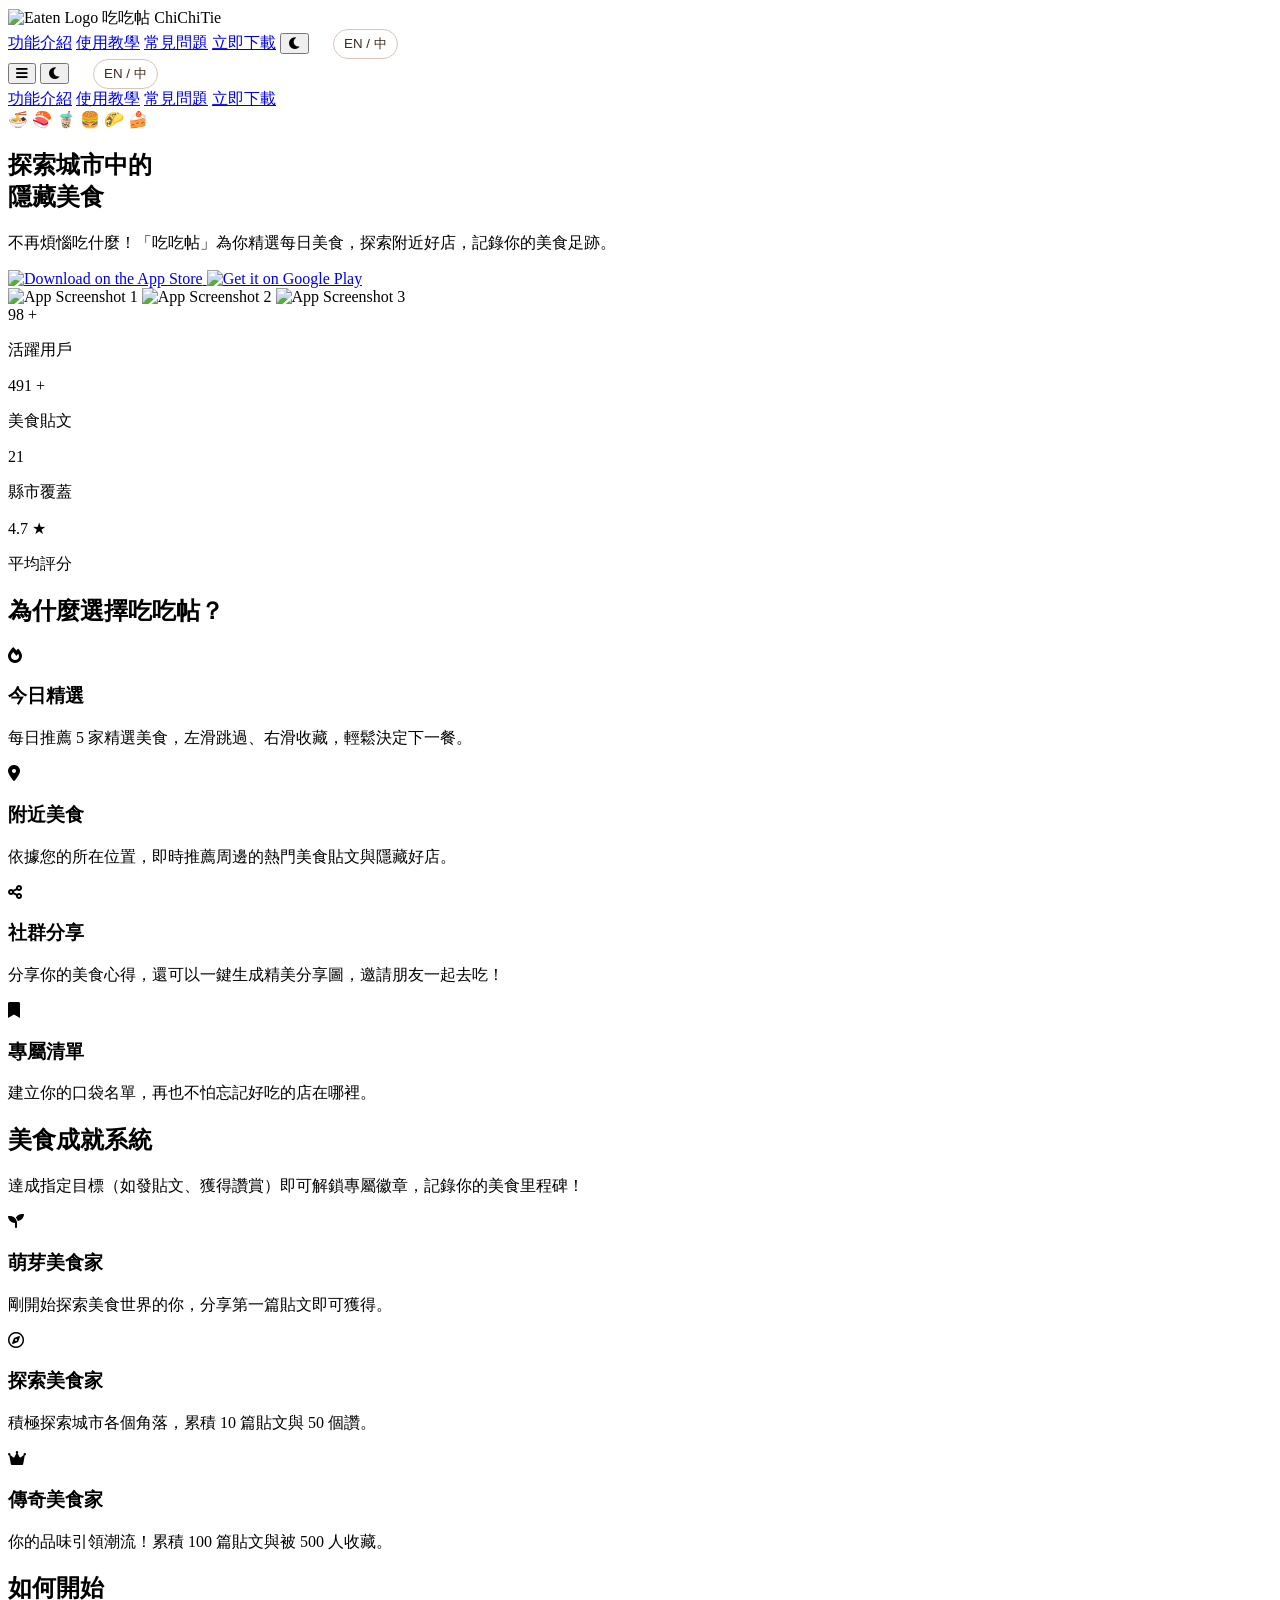
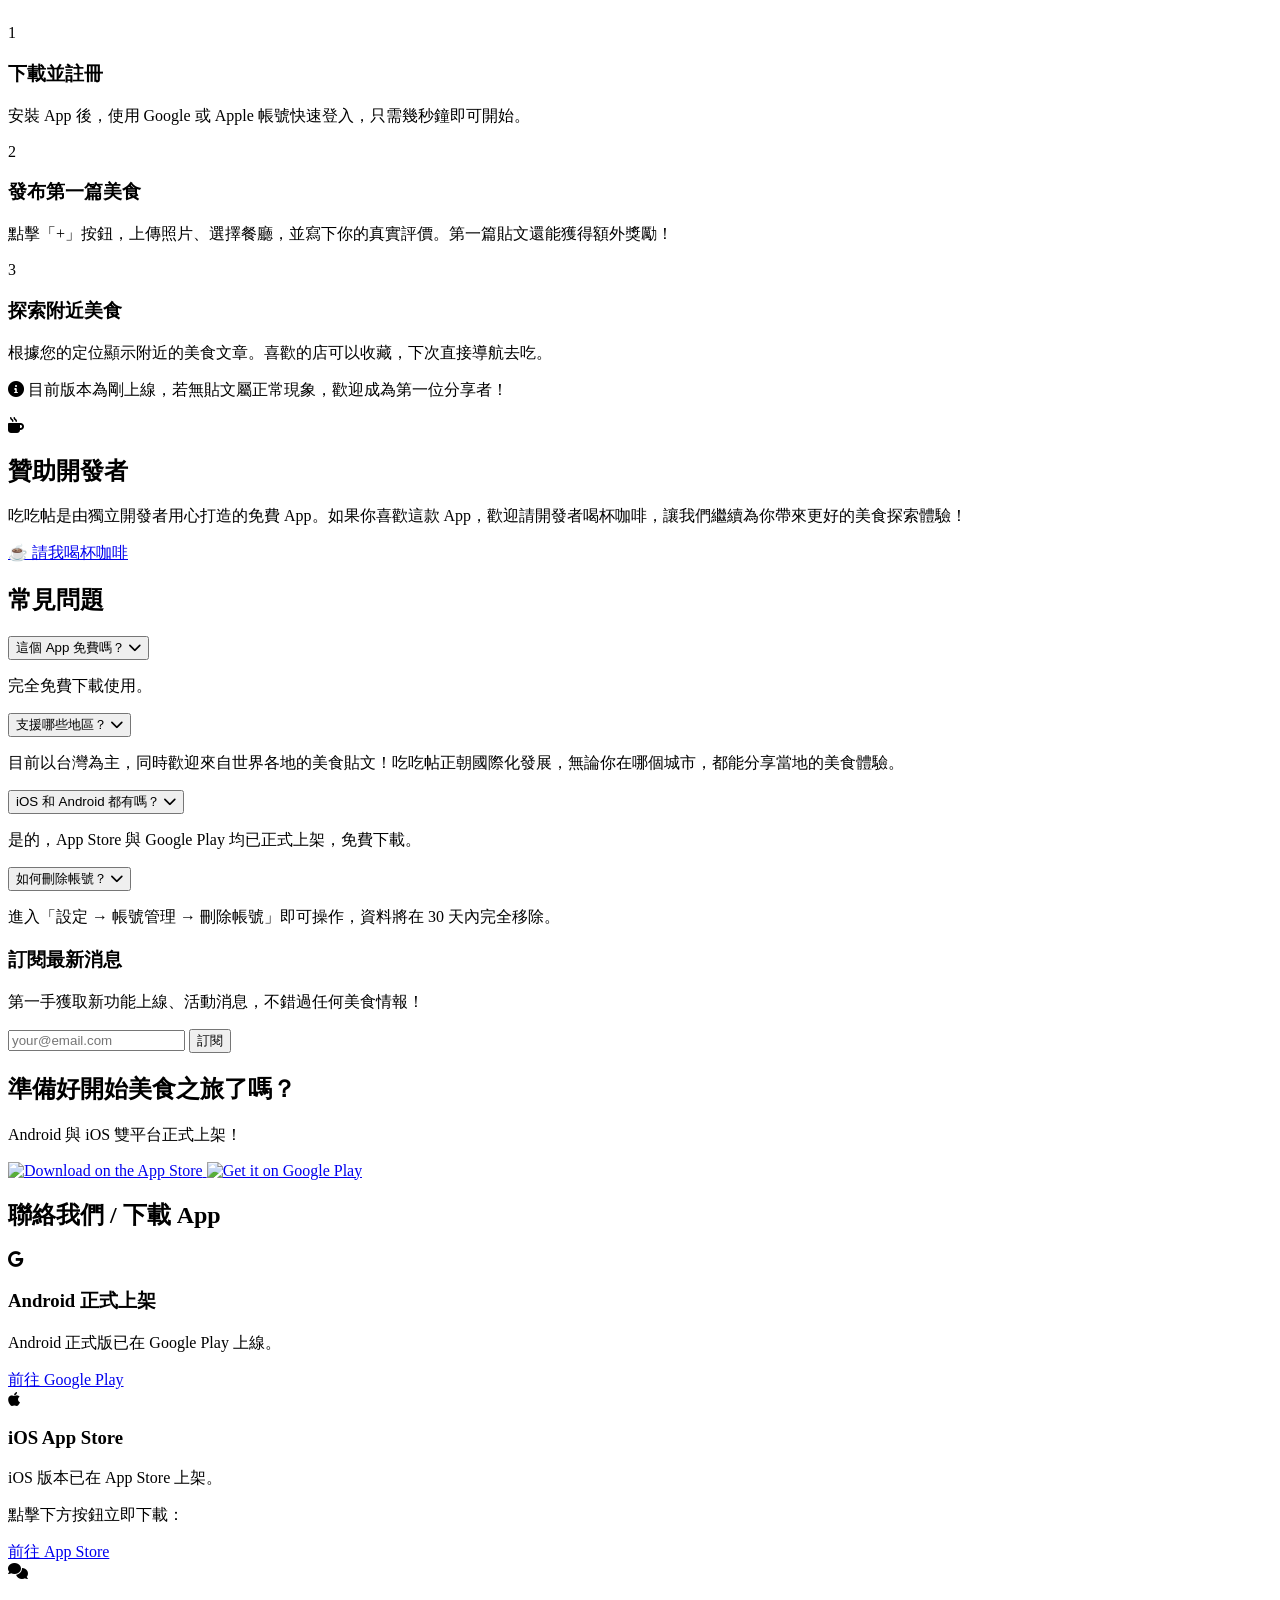
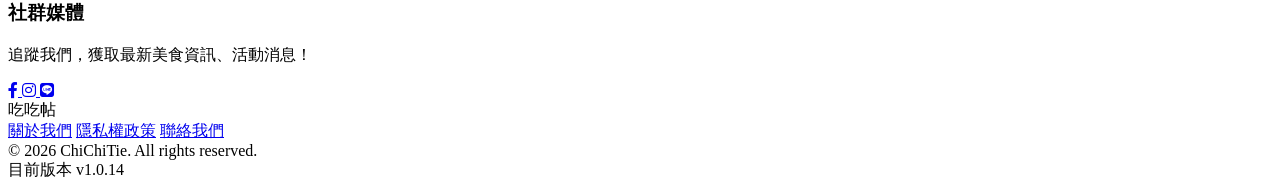
==== eaten/index.html @ d4bb2e34 "Create index.html" ====
<!DOCTYPE html>
<html lang="zh-Hant">

<head>
    <meta charset="UTF-8">
    <meta name="viewport" content="width=device-width, initial-scale=1.0">
    <title data-i18n="page_title">吃吃帖 Eaten - 你的美食地圖</title>
    <link rel="icon" type="image/png" href="assets/app_icon.png">
    <link rel="stylesheet" href="styles.css">
    <link
        href="https://fonts.googleapis.com/css2?family=Noto+Sans+TC:wght@400;500;700&family=Inter:wght@400;500;700;900&display=swap"
        rel="stylesheet">
    <link rel="stylesheet" href="https://cdnjs.cloudflare.com/ajax/libs/font-awesome/6.0.0/css/all.min.css">
    <script async src="https://pagead2.googlesyndication.com/pagead/js/adsbygoogle.js?client=ca-pub-6006600875700960"
        crossorigin="anonymous"></script>

    <!-- SEO Meta Tags -->
    <meta name="description" content="不再煩惱吃什麼！「吃吃帖」為你精選每日美食，探索附近好店，記錄你的美食足跡。立即下載 iOS 與 Android App。">
    <meta name="keywords" content="美食地圖, 餐廳推薦, 隱藏美食, 吃吃帖, Eaten, ChiChiTie, 台灣美食, 美食日記, Foodie Map">
    <meta name="author" content="ChiChiTie Team">
    <link rel="canonical" href="https://kao273183.github.io/Eaten/">

    <!-- Open Graph / Facebook -->
    <meta property="og:type" content="website">
    <meta property="og:url" content="https://kao273183.github.io/Eaten/">
    <meta property="og:title" content="吃吃帖 Eaten - 你的美食地圖">
    <meta property="og:description" content="不再煩惱吃什麼！「吃吃帖」為你精選每日美食，探索附近好店，記錄你的美食足跡。">
    <meta property="og:image" content="https://kao273183.github.io/Eaten/assets/app_icon.png">

    <!-- Twitter -->
    <meta property="twitter:card" content="summary">
    <meta property="twitter:url" content="https://kao273183.github.io/Eaten/">
    <meta property="twitter:title" content="吃吃帖 Eaten - 你的美食地圖">
    <meta property="twitter:description" content="不再煩惱吃什麼！「吃吃帖」為你精選每日美食，探索附近好店，記錄你的美食足跡。">
    <meta property="twitter:image" content="https://kao273183.github.io/Eaten/assets/app_icon.png">

    <!-- Structured Data (JSON-LD) -->
    <script type="application/ld+json">
    {
      "@context": "https://schema.org",
      "@type": "SoftwareApplication",
      "name": "吃吃帖 Eaten",
      "operatingSystem": "iOS, Android",
      "applicationCategory": "Food & DrinkApplication",
      "image": "https://kao273183.github.io/Eaten/assets/app_icon.png",
      "offers": {
        "@type": "Offer",
        "price": "0",
        "priceCurrency": "TWD"
      },
      "downloadUrl": "https://apps.apple.com/tw/app/%E5%90%83%E5%90%83%E5%B8%96/id6758126443",
      "featureList": "每日精選美食, 附近好店推薦, 美食足跡記錄, 社群分享",
      "author": {
          "@type": "Organization",
          "name": "ChiChiTie Team"
      }
    }
    </script>
    <style>
        .lang-switch {
            margin-left: 20px;
            cursor: pointer;
            font-weight: 500;
            color: var(--text-color, #3D2B1F);
            border: 1px solid #d9c5b8;
            padding: 5px 10px;
            border-radius: 20px;
            transition: all 0.3s ease;
            background: transparent;
        }

        .lang-switch:hover {
            background-color: #F9F2EA;
            color: #E8695A;
            border-color: #E8695A;
        }

        [data-theme="dark"] .lang-switch {
            border-color: rgba(255,255,255,0.15);
        }

        [data-theme="dark"] .lang-switch:hover {
            background-color: #2A201B;
            border-color: #E8695A;
        }
    </style>
</head>

<body>
    <header>
        <div class="container">
            <nav>
                <div class="logo">
                    <img src="assets/app_icon.png" alt="Eaten Logo"> <span data-i18n="app_name">吃吃帖</span>
                </div>
                <div class="nav-links">
                    <a href="#features" data-i18n="nav_features">功能介紹</a>
                    <a href="#guide" data-i18n="nav_guide">使用教學</a>
                    <a href="#faq" data-i18n="nav_faq">常見問題</a>
                    <a href="#download" class="btn-primary" data-i18n="nav_download">立即下載</a>
                    <button id="themeToggle" class="theme-toggle" aria-label="Toggle dark mode">
                        <i class="fa-solid fa-moon"></i>
                    </button>
                    <button id="langToggle" class="lang-switch" data-lang-toggle>EN / 中</button>
                </div>
                <div class="nav-mobile-lang">
                    <button class="hamburger" id="hamburger" aria-label="開啟選單" aria-expanded="false">
                        <i class="fa-solid fa-bars"></i>
                    </button>
                    <button id="themeToggleMobile" class="theme-toggle" aria-label="Toggle dark mode">
                        <i class="fa-solid fa-moon"></i>
                    </button>
                    <button class="lang-switch mobile-only" data-lang-toggle>EN / 中</button>
                </div>
            </nav>
        </div>
        <div class="mobile-nav" id="mobileNav" aria-hidden="true">
            <div class="container">
                <a href="#features" class="mobile-nav-link" data-i18n="nav_features">功能介紹</a>
                <a href="#guide" class="mobile-nav-link" data-i18n="nav_guide">使用教學</a>
                <a href="#faq" class="mobile-nav-link" data-i18n="nav_faq">常見問題</a>
                <a href="#download" class="mobile-nav-link mobile-cta" data-i18n="nav_download">立即下載</a>
            </div>
        </div>
    </header>

    <!-- Hero -->
    <section class="hero">
        <div class="food-floats" aria-hidden="true">
            <span class="ff" style="left:4%;top:18%;--t:5s;--d:0s">🍜</span>
            <span class="ff" style="left:7%;top:72%;--t:6.5s;--d:1.2s">🍣</span>
            <span class="ff" style="left:91%;top:22%;--t:4.5s;--d:0.6s">🧋</span>
            <span class="ff" style="left:87%;top:68%;--t:7s;--d:2s">🍔</span>
            <span class="ff" style="left:48%;top:6%;--t:5.5s;--d:1.8s">🌮</span>
            <span class="ff" style="left:30%;top:88%;--t:6s;--d:3s">🍰</span>
        </div>
        <div class="container hero-content">
            <div class="hero-text">
                <h1 data-i18n="hero_title">探索城市中的<br><span class="highlight">隱藏美食</span></h1>
                <p data-i18n="hero_subtitle">不再煩惱吃什麼！「吃吃帖」為你精選每日美食，探索附近好店，記錄你的美食足跡。</p>
                <div class="cta-buttons">
                    <a href="https://apps.apple.com/tw/app/%E5%90%83%E5%90%83%E5%B8%96/id6758126443"
                        class="badge-link" target="_blank">
                        <img src="assets/badge_appstore.svg" alt="Download on the App Store" class="store-badge">
                    </a>
                    <a href="https://play.google.com/store/apps/details?id=com.antigravity.foodie_map"
                        class="badge-link" target="_blank">
                        <img src="assets/badge_googleplay.png" alt="Get it on Google Play" class="store-badge googleplay">
                    </a>
                </div>
            </div>
            <div class="hero-image">
                <div class="phone-carousel">
                    <div class="phone-frame" id="phoneFrame">
                        <div class="carousel-track" id="carouselTrack">
                            <img class="carousel-slide active" src="assets/app_screen_1.png" alt="App Screenshot 1">
                            <img class="carousel-slide" src="assets/app_screen_2.png" alt="App Screenshot 2">
                            <img class="carousel-slide" src="assets/app_screen_3.png" alt="App Screenshot 3">
                        </div>
                    </div>
                    <div class="carousel-dots" id="carouselDots">
                        <span class="dot active" data-index="0"></span>
                        <span class="dot" data-index="1"></span>
                        <span class="dot" data-index="2"></span>
                    </div>
                </div>
            </div>
        </div>
    </section>

    <!-- Stats -->
    <section class="stats-section">
        <div class="container">
            <div class="stats-grid">
                <div class="stat-item" data-animate data-animate-delay="0">
                    <div class="stat-value">
                        <span class="stat-number" data-target="100">0</span>
                        <span class="stat-suffix">+</span>
                    </div>
                    <p class="stat-label" data-i18n="statsUsers">活躍用戶</p>
                </div>
                <div class="stat-item" data-animate data-animate-delay="100">
                    <div class="stat-value">
                        <span class="stat-number" data-target="500">0</span>
                        <span class="stat-suffix">+</span>
                    </div>
                    <p class="stat-label" data-i18n="statsPosts">美食貼文</p>
                </div>
                <div class="stat-item" data-animate data-animate-delay="200">
                    <div class="stat-value">
                        <span class="stat-number" data-target="22">0</span>
                        <span class="stat-suffix"></span>
                    </div>
                    <p class="stat-label" data-i18n="statsCities">縣市覆蓋</p>
                </div>
                <div class="stat-item" data-animate data-animate-delay="300">
                    <div class="stat-value">
                        <span class="stat-number" data-target="4.8" data-decimals="1">0</span>
                        <span class="stat-suffix">★</span>
                    </div>
                    <p class="stat-label" data-i18n="statsRating">平均評分</p>
                </div>
            </div>
        </div>
    </section>

    <!-- Features -->
    <section id="features" class="features">
        <div class="container">
            <h2 data-animate data-i18n="features_title">為什麼選擇吃吃帖？</h2>
            <div class="features-grid">
                <div class="feature-card" data-animate data-animate-delay="0">
                    <div class="icon-box">
                        <i class="fa-solid fa-fire"></i>
                    </div>
                    <h3 data-i18n="feature_1_title">今日精選</h3>
                    <p data-i18n="feature_1_desc">每日推薦 5 家精選美食，左滑跳過、右滑收藏，輕鬆決定下一餐。</p>
                </div>
                <div class="feature-card" data-animate data-animate-delay="100">
                    <div class="icon-box">
                        <i class="fa-solid fa-location-dot"></i>
                    </div>
                    <h3 data-i18n="feature_2_title">附近美食</h3>
                    <p data-i18n="feature_2_desc">依據您的所在位置，即時推薦周邊的熱門美食貼文與隱藏好店。</p>
                </div>
                <div class="feature-card" data-animate data-animate-delay="200">
                    <div class="icon-box">
                        <i class="fa-solid fa-share-nodes"></i>
                    </div>
                    <h3 data-i18n="feature_3_title">社群分享</h3>
                    <p data-i18n="feature_3_desc">分享你的美食心得，還可以一鍵生成精美分享圖，邀請朋友一起去吃！</p>
                </div>
                <div class="feature-card" data-animate data-animate-delay="300">
                    <div class="icon-box">
                        <i class="fa-solid fa-bookmark"></i>
                    </div>
                    <h3 data-i18n="feature_4_title">專屬清單</h3>
                    <p data-i18n="feature_4_desc">建立你的口袋名單，再也不怕忘記好吃的店在哪裡。</p>
                </div>
            </div>
        </div>
    </section>

    <!-- Badges -->
    <section id="badges" class="badges-section">
        <div class="container">
            <h2 data-animate data-i18n="badges_title">美食成就系統</h2>
            <p class="section-subtitle" data-animate data-animate-delay="100"
                data-i18n="badges_subtitle">達成指定目標（如發貼文、獲得讚賞）即可解鎖專屬徽章，記錄你的美食里程碑！</p>
            <div class="badges-grid">
                <div class="badge-card seed" data-animate data-animate-delay="0">
                    <div class="badge-icon">
                        <i class="fa-solid fa-seedling"></i>
                    </div>
                    <h3 data-i18n="badge_seed_title">萌芽美食家</h3>
                    <p data-i18n="badge_seed_desc">剛開始探索美食世界的你，分享第一篇貼文即可獲得。</p>
                </div>
                <div class="badge-card explorer" data-animate data-animate-delay="150">
                    <div class="badge-icon">
                        <i class="fa-regular fa-compass"></i>
                    </div>
                    <h3 data-i18n="badge_explorer_title">探索美食家</h3>
                    <p data-i18n="badge_explorer_desc">積極探索城市各個角落，累積 10 篇貼文與 50 個讚。</p>
                </div>
                <div class="badge-card legendary" data-animate data-animate-delay="300">
                    <div class="badge-icon">
                        <i class="fa-solid fa-crown"></i>
                    </div>
                    <h3 data-i18n="badge_legendary_title">傳奇美食家</h3>
                    <p data-i18n="badge_legendary_desc">你的品味引領潮流！累積 100 篇貼文與被 500 人收藏。</p>
                </div>
            </div>
        </div>
    </section>

    <!-- Guide -->
    <section id="guide" class="guide-section">
        <div class="container">
            <h2 data-animate data-i18n="guide_title">如何開始</h2>
            <div class="guide-steps">
                <div class="step-card" data-animate data-animate-delay="0">
                    <div class="step-number">1</div>
                    <div class="step-content">
                        <h3 data-i18n="step_1_title">下載並註冊</h3>
                        <p data-i18n="step_1_desc">安裝 App 後，使用 Google 或 Apple 帳號快速登入，只需幾秒鐘即可開始。</p>
                    </div>
                </div>
                <div class="step-card" data-animate data-animate-delay="150">
                    <div class="step-number">2</div>
                    <div class="step-content">
                        <h3 data-i18n="step_2_title">發布第一篇美食</h3>
                        <p data-i18n="step_2_desc">點擊「+」按鈕，上傳照片、選擇餐廳，並寫下你的真實評價。第一篇貼文還能獲得額外獎勵！</p>
                    </div>
                </div>
                <div class="step-card" data-animate data-animate-delay="300">
                    <div class="step-number">3</div>
                    <div class="step-content">
                        <h3 data-i18n="step_3_title">探索附近美食</h3>
                        <p data-i18n="step_3_desc">根據您的定位顯示附近的美食文章。喜歡的店可以收藏，下次直接導航去吃。</p>
                    </div>
                </div>
            </div>
            <div class="guide-note">
                <p><i class="fa-solid fa-circle-info"></i> <span
                        data-i18n="guide_note">目前版本為剛上線，若無貼文屬正常現象，歡迎成為第一位分享者！</span></p>
            </div>
        </div>
    </section>

    <!-- Tipping -->
    <section class="tipping-section">
        <div class="container">
            <div class="tipping-inner">
                <div class="tipping-icon-wrap" data-animate>
                    <i class="fa-solid fa-mug-hot"></i>
                </div>
                <div class="tipping-text">
                    <h2 data-animate data-i18n="tipping_title">贊助開發者</h2>
                    <p data-animate data-animate-delay="100" data-i18n="tipping_desc">吃吃帖是由獨立開發者用心打造的免費 App。如果你喜歡這款 App，歡迎請開發者喝杯咖啡，讓我們繼續為你帶來更好的美食探索體驗！</p>
                    <a href="https://buymeacoffee.com/minikao" target="_blank" rel="noopener"
                        class="bmc-btn" data-animate data-animate-delay="200">
                        ☕ <span data-i18n="bmc_btn">請我喝杯咖啡</span>
                    </a>
                </div>
            </div>
        </div>
    </section>

    <!-- FAQ -->
    <section id="faq" class="faq-section">
        <div class="container">
            <h2 data-animate data-i18n="faq_title">常見問題</h2>
            <div class="faq-list">
                <div class="faq-item" data-animate data-animate-delay="0">
                    <button class="faq-question" aria-expanded="false">
                        <span data-i18n="faq_q1">這個 App 免費嗎？</span>
                        <i class="fa-solid fa-chevron-down faq-chevron"></i>
                    </button>
                    <div class="faq-answer">
                        <p data-i18n="faq_a1">完全免費下載使用，部分進階功能需要兌換點數。</p>
                    </div>
                </div>
                <div class="faq-item" data-animate data-animate-delay="60">
                    <button class="faq-question" aria-expanded="false">
                        <span data-i18n="faq_q2">支援哪些地區？</span>
                        <i class="fa-solid fa-chevron-down faq-chevron"></i>
                    </button>
                    <div class="faq-answer">
                        <p data-i18n="faq_a2">目前以台灣為主，同時歡迎來自世界各地的美食貼文！吃吃帖正朝國際化發展，無論你在哪個城市，都能分享當地的美食體驗。</p>
                    </div>
                </div>
                <div class="faq-item" data-animate data-animate-delay="120">
                    <button class="faq-question" aria-expanded="false">
                        <span data-i18n="faq_q3">iOS 和 Android 都有嗎？</span>
                        <i class="fa-solid fa-chevron-down faq-chevron"></i>
                    </button>
                    <div class="faq-answer">
                        <p data-i18n="faq_a3">是的，App Store 與 Google Play 均已正式上架，免費下載。</p>
                    </div>
                </div>
                <div class="faq-item" data-animate data-animate-delay="180">
                    <button class="faq-question" aria-expanded="false">
                        <span data-i18n="faq_q5">如何刪除帳號？</span>
                        <i class="fa-solid fa-chevron-down faq-chevron"></i>
                    </button>
                    <div class="faq-answer">
                        <p data-i18n="faq_a5">進入「設定 → 帳號管理 → 刪除帳號」即可操作，資料將在 30 天內完全移除。</p>
                    </div>
                </div>
            </div>
        </div>
    </section>

    <!-- Newsletter -->
    <section class="newsletter-section">
        <div class="container">
            <div class="newsletter-inner">
                <h3 data-i18n="newsletter_title">訂閱最新消息</h3>
                <p data-i18n="newsletter_desc">第一手獲取新功能上線、活動消息，不錯過任何美食情報！</p>
                <form class="newsletter-form" id="newsletterForm" novalidate>
                    <input type="email" class="newsletter-input" placeholder="your@email.com" required>
                    <button type="submit" class="newsletter-btn" data-i18n="newsletter_btn">訂閱</button>
                </form>
                <p class="newsletter-success" id="newsletterSuccess" hidden data-i18n="newsletter_success">感謝訂閱！我們會盡快與您聯繫。</p>
            </div>
        </div>
    </section>

    <!-- Download CTA -->
    <section class="download-section" id="download">
        <div class="container">
            <h2 data-i18n="download_title">準備好開始美食之旅了嗎？</h2>
            <p data-i18n="download_subtitle">Android 與 iOS 雙平台正式上架！</p>
            <div class="cta-buttons centered">
                <a href="https://apps.apple.com/tw/app/%E5%90%83%E5%90%83%E5%B8%96/id6758126443"
                    class="badge-link" target="_blank">
                    <img src="assets/badge_appstore.svg" alt="Download on the App Store" class="store-badge">
                </a>
                <a href="https://play.google.com/store/apps/details?id=com.antigravity.foodie_map"
                    class="badge-link" target="_blank">
                    <img src="assets/badge_googleplay.png" alt="Get it on Google Play" class="store-badge googleplay">
                </a>
            </div>
        </div>
    </section>

    <!-- Contact -->
    <section id="contact" class="contact-section">
        <div class="container">
            <h2 data-i18n="contact_title">聯絡我們 / 下載 App</h2>
            <div class="contact-content">
                <div class="contact-card">
                    <i class="fa-brands fa-google"></i>
                    <h3 data-i18n="contact_beta_title">Android 正式上架</h3>
                    <p data-i18n="contact_beta_desc">Android 正式版已在 Google Play 上線。</p>
                    <a href="https://play.google.com/store/apps/details?id=com.antigravity.foodie_map" target="_blank"
                        class="email-link" data-i18n="contact_beta_btn2">前往 Google Play</a>
                </div>
                <div class="contact-card">
                    <i class="fa-brands fa-apple"></i>
                    <h3 data-i18n="contact_ios_title">iOS App Store</h3>
                    <p data-i18n="contact_ios_desc1">iOS 版本已在 App Store 上架。</p>
                    <p data-i18n="contact_ios_desc2">點擊下方按鈕立即下載：</p>
                    <a href="https://apps.apple.com/tw/app/%E5%90%83%E5%90%83%E5%B8%96/id6758126443" target="_blank"
                        class="email-link" data-i18n="contact_ios_btn">前往 App Store</a>
                </div>
                <div class="contact-card">
                    <i class="fa-solid fa-comments"></i>
                    <h3 data-i18n="contact_social_title">社群媒體</h3>
                    <p data-i18n="contact_social_desc">追蹤我們，獲取最新美食資訊、活動消息！</p>
                    <div class="social-icons">
                        <a href="https://www.facebook.com/share/1ALY3mQfWJ/?mibextid=wwXIfr" target="_blank"
                            class="social-btn fb" aria-label="Facebook">
                            <i class="fa-brands fa-facebook-f"></i>
                        </a>
                        <a href="https://www.instagram.com/chichitie_eaten?igsh=MWRkMGxhcWMxMHA1ZA==" target="_blank"
                            class="social-btn ig" aria-label="Instagram">
                            <i class="fa-brands fa-instagram"></i>
                        </a>
                        <a href="https://lin.ee/IIb78N8" target="_blank" class="social-btn line" aria-label="LINE">
                            <i class="fa-brands fa-line"></i>
                        </a>
                    </div>
                </div>
            </div>
        </div>
    </section>

    <footer>
        <div class="container">
            <div class="footer-content">
                <div class="footer-logo">吃吃帖</div>
                <div class="footer-links">
                    <a href="#" data-i18n="footer_about">關於我們</a>
                    <a href="https://www.notion.so/Privacy-Policy-2eb14fd96c0080e8a5c9ebf2d7349608?source=copy_link"
                        target="_blank" data-i18n="footer_privacy">隱私權政策</a>
                    <a href="mailto:kao273173@gmail.com" data-i18n="footer_contact">聯絡我們</a>
                </div>
                <div class="copyright">
                    &copy; 2026 ChiChiTie. All rights reserved.
                </div>
                <div class="footer-version" data-i18n="footer_version">目前版本 v1.0.14</div>
            </div>
        </div>
    </footer>

    <script>
        // ── i18n ──────────────────────────────────────────────
        const translations = {
            zh: {
                page_title: "吃吃帖  - 你的美食地圖",
                app_name: "吃吃帖 ChiChiTie",
                nav_features: "功能介紹",
                nav_guide: "使用教學",
                nav_download: "立即下載",
                hero_title: "探索城市中的<br><span class=\"highlight\">隱藏美食</span>",
                hero_subtitle: "不再煩惱吃什麼！「吃吃帖」為你精選每日美食，探索附近好店，記錄你的美食足跡。",
                features_title: "為什麼選擇吃吃帖？",
                feature_1_title: "今日精選",
                feature_1_desc: "每日推薦 5 家精選美食，左滑跳過、右滑收藏，輕鬆決定下一餐。",
                feature_2_title: "附近美食",
                feature_2_desc: "依據您的所在位置，即時推薦周邊的熱門美食貼文與隱藏好店。",
                feature_3_title: "社群分享",
                feature_3_desc: "分享你的美食心得，還可以一鍵生成精美分享圖，邀請朋友一起去吃！",
                feature_4_title: "專屬清單",
                feature_4_desc: "建立你的口袋名單，再也不怕忘記好吃的店在哪裡。",
                badges_title: "美食成就系統",
                badges_subtitle: "達成指定目標（如發貼文、獲得讚賞）即可解鎖專屬徽章，記錄你的美食里程碑！",
                badge_seed_title: "萌芽美食家",
                badge_seed_desc: "剛開始探索美食世界的你，分享第一篇貼文即可獲得。",
                badge_explorer_title: "探索美食家",
                badge_explorer_desc: "積極探索城市各個角落，累積 10 篇貼文與 50 個讚。",
                badge_legendary_title: "傳奇美食家",
                badge_legendary_desc: "你的品味引領潮流！累積 100 篇貼文與被 500 人收藏。",
                guide_title: "如何開始",
                step_1_title: "下載並註冊",
                step_1_desc: "安裝 App 後，使用 Google 或 Apple 帳號快速登入，只需幾秒鐘即可開始。",
                step_2_title: "發布第一篇美食",
                step_2_desc: "點擊「+」按鈕，上傳照片、選擇餐廳，並寫下你的真實評價。第一篇貼文還能獲得額外獎勵！",
                step_3_title: "探索附近美食",
                step_3_desc: "根據您的定位顯示附近的美食文章。喜歡的店可以收藏，下次直接導航去吃。",
                guide_note: "目前版本為剛上線，若無貼文屬正常現象，歡迎成為第一位分享者！",
                download_title: "準備好開始美食之旅了嗎？",
                download_subtitle: "Android 與 iOS 雙平台正式上架！",
                contact_title: "聯絡我們 / 下載 App",
                contact_beta_title: "Android 正式上架",
                contact_beta_desc: "Android 正式版已在 Google Play 上線。",
                contact_beta_btn2: "前往 Google Play",
                contact_ios_title: "iOS App Store",
                contact_ios_desc1: "iOS 版本已在 App Store 上架。",
                contact_ios_desc2: "點擊下方按鈕立即下載：",
                contact_ios_btn: "前往 App Store",
                contact_social_title: "社群媒體",
                contact_social_desc: "追蹤我們，獲取最新美食資訊、活動消息！",
                footer_about: "關於我們",
                footer_privacy: "隱私權政策",
                footer_contact: "聯絡我們",
                statsUsers: "活躍用戶",
                statsPosts: "美食貼文",
                statsCities: "縣市覆蓋",
                statsRating: "平均評分",
                nav_faq: "常見問題",
                faq_title: "常見問題",
                faq_q1: "這個 App 免費嗎？",
                faq_a1: "完全免費下載使用。",
                faq_q2: "支援哪些地區？",
                faq_a2: "目前以台灣為主，同時歡迎來自世界各地的美食貼文！吃吃帖正朝國際化發展，無論你在哪個城市，都能分享當地的美食體驗。",
                faq_q3: "iOS 和 Android 都有嗎？",
                faq_a3: "是的，App Store 與 Google Play 均已正式上架，免費下載。",
                faq_q4: "如何累積點數？",
                faq_a4: "發貼文、留言、收藏及觀看廣告均可獲得點數，每日任務也有額外獎勵。",
                faq_q5: "如何刪除帳號？",
                faq_a5: "進入「設定 → 帳號管理 → 刪除帳號」即可操作，資料將在 30 天內完全移除。",
                tipping_title: "贊助開發者",
                tipping_desc: "吃吃帖是由獨立開發者用心打造的免費 App。如果你喜歡這款 App，歡迎請開發者喝杯咖啡，讓我們繼續為你帶來更好的美食探索體驗！",
                bmc_btn: "請我喝杯咖啡",
                newsletter_title: "訂閱最新消息",
                newsletter_desc: "第一手獲取新功能上線、活動消息，不錯過任何美食情報！",
                newsletter_btn: "訂閱",
                newsletter_success: "感謝訂閱！我們會盡快與您聯繫。",
                footer_version: "目前版本 v1.0.14"
            },
            en: {
                page_title: "ChiChiTie - Your Foodie Map",
                app_name: "ChiChiTie",
                nav_features: "Features",
                nav_guide: "Guide",
                nav_download: "Download",
                hero_title: "Discover Hidden<br><span class=\"highlight\">Gems Nearby</span>",
                hero_subtitle: "Never worry about what to eat again! ChiChiTie curates daily picks, explores nearby spots, and records your food journey.",
                features_title: "Why ChiChiTie?",
                feature_1_title: "Daily Picks",
                feature_1_desc: "Get 5 curated daily recommendations. Swipe left to skip, right to save. Deciding your next meal is easy!",
                feature_2_title: "Nearby Gems",
                feature_2_desc: "Discover popular food posts and hidden spots around your current location instantly.",
                feature_3_title: "Social Share",
                feature_3_desc: "Share your food reviews and generate beautiful shareable images to invite friends!",
                feature_4_title: "Custom Lists",
                feature_4_desc: "Build your own foodie bucket list and never forget where that amazing restaurant is.",
                badges_title: "Foodie Achievement System",
                badges_subtitle: "Complete specific goals (like posting reviews, getting likes) to unlock exclusive badges and track your foodie milestones!",
                badge_seed_title: "Seed Foodie",
                badge_seed_desc: "Just starting your journey. Awarded after your first post.",
                badge_explorer_title: "Explorer Foodie",
                badge_explorer_desc: "Actively exploring the city. Awarded after 10 posts and 50 likes.",
                badge_legendary_title: "Legendary Foodie",
                badge_legendary_desc: "A tastemaker! Awarded after 100 posts and 500 saves.",
                guide_title: "How to Start",
                step_1_title: "Download & Sign Up",
                step_1_desc: "Install the app and sign in quickly with Google or Apple. It only takes a few seconds.",
                step_2_title: "Post Your First Review",
                step_2_desc: "Tap the \"+\" button, upload photos, select the restaurant, and write your review. Earn rewards for your first post!",
                step_3_title: "Explore Nearby",
                step_3_desc: "See food posts based on your location. Save spots you like and navigate there directly next time.",
                guide_note: "The app is newly launched. If you don't see posts yet, be the first to share!",
                download_title: "Ready for your Foodie Journey?",
                download_subtitle: "Android is live on Google Play. iOS is live on the App Store.",
                contact_title: "Contact / Download",
                contact_beta_title: "Android Now Live",
                contact_beta_desc: "The Android release is now live on Google Play.",
                contact_beta_btn2: "Open Google Play",
                contact_ios_title: "iOS App Store",
                contact_ios_desc1: "iOS version is now available on the App Store.",
                contact_ios_desc2: "Click below to download:",
                contact_ios_btn: "Open App Store",
                contact_social_title: "Social Media",
                contact_social_desc: "Follow us for the latest food news and events!",
                footer_about: "About Us",
                footer_privacy: "Privacy Policy",
                footer_contact: "Contact Us",
                statsUsers: "Active Users",
                statsPosts: "Food Posts",
                statsCities: "Cities",
                statsRating: "Avg. Rating",
                nav_faq: "FAQ",
                faq_title: "FAQ",
                faq_q1: "Is this app free?",
                faq_a1: "Completely free to download and use.",
                faq_q2: "Which regions are supported?",
                faq_a2: "ChiChiTie is based in Taiwan and open to food posts from anywhere in the world! We're going global — no matter which city you're in, you're welcome to share your local food experiences.",
                faq_q3: "Is it available on iOS and Android?",
                faq_a3: "Yes! Available on both the App Store and Google Play, completely free.",
                faq_q4: "How do I earn points?",
                faq_a4: "Post reviews, leave comments, save spots, or watch optional ads. Daily tasks give bonus points too.",
                faq_q5: "How do I delete my account?",
                faq_a5: "Go to Settings → Account → Delete Account. Your data will be fully removed within 30 days.",
                tipping_title: "Support the Developer",
                tipping_desc: "ChiChiTie is a free app crafted with care by an indie developer. If you enjoy it, consider buying me a coffee — it helps keep the app growing and improving!",
                bmc_btn: "Buy me a coffee",
                newsletter_title: "Stay Updated",
                newsletter_desc: "Be the first to know about new features, events, and foodie news!",
                newsletter_btn: "Subscribe",
                newsletter_success: "Thanks for subscribing! We'll be in touch soon.",
                footer_version: "Version v1.0.14"
            }
        };

        let currentLang = localStorage.getItem('eaten_lang') || 'zh';

        function updateContent() {
            document.querySelectorAll('[data-i18n]').forEach(el => {
                const key = el.getAttribute('data-i18n');
                if (translations[currentLang][key]) {
                    el.innerHTML = translations[currentLang][key];
                }
            });
            document.querySelectorAll('[data-lang-toggle]').forEach(btn => {
                btn.textContent = currentLang === 'zh' ? 'EN / 中' : '中文 / EN';
            });
            document.documentElement.lang = currentLang === 'zh' ? 'zh-Hant' : 'en';
        }

        document.querySelectorAll('[data-lang-toggle]').forEach(btn => {
            btn.addEventListener('click', () => {
                currentLang = currentLang === 'zh' ? 'en' : 'zh';
                localStorage.setItem('eaten_lang', currentLang);
                updateContent();
            });
        });

        updateContent();

        // ── Newsletter Form ───────────────────────────────────
        (function () {
            const form = document.getElementById('newsletterForm');
            const success = document.getElementById('newsletterSuccess');
            if (!form) return;
            form.addEventListener('submit', e => {
                e.preventDefault();
                const input = form.querySelector('input[type="email"]');
                if (!input.value || !input.validity.valid) {
                    input.focus();
                    return;
                }
                form.style.display = 'none';
                success.hidden = false;
            });
        })();

        // ── Hamburger Menu ────────────────────────────────────
        (function () {
            const hamburger = document.getElementById('hamburger');
            const mobileNav = document.getElementById('mobileNav');
            if (!hamburger || !mobileNav) return;

            function closeMenu() {
                mobileNav.classList.remove('open');
                hamburger.setAttribute('aria-expanded', 'false');
                mobileNav.setAttribute('aria-hidden', 'true');
                hamburger.querySelector('i').className = 'fa-solid fa-bars';
            }

            hamburger.addEventListener('click', e => {
                e.stopPropagation();
                const isOpen = mobileNav.classList.contains('open');
                if (isOpen) {
                    closeMenu();
                } else {
                    mobileNav.classList.add('open');
                    hamburger.setAttribute('aria-expanded', 'true');
                    mobileNav.setAttribute('aria-hidden', 'false');
                    hamburger.querySelector('i').className = 'fa-solid fa-xmark';
                }
            });

            mobileNav.querySelectorAll('.mobile-nav-link').forEach(link => {
                link.addEventListener('click', closeMenu);
            });

            document.addEventListener('click', e => {
                if (!hamburger.contains(e.target) && !mobileNav.contains(e.target)) {
                    closeMenu();
                }
            });
        })();

        // ── FAQ Accordion ─────────────────────────────────────
        document.querySelectorAll('.faq-question').forEach(btn => {
            btn.addEventListener('click', () => {
                const item = btn.closest('.faq-item');
                const isOpen = item.classList.contains('open');
                document.querySelectorAll('.faq-item.open').forEach(el => {
                    el.classList.remove('open');
                    el.querySelector('.faq-question').setAttribute('aria-expanded', 'false');
                });
                if (!isOpen) {
                    item.classList.add('open');
                    btn.setAttribute('aria-expanded', 'true');
                }
            });
        });

        // ── Dark Mode ─────────────────────────────────────────
        (function () {
            const icons = [
                document.querySelector('#themeToggle i'),
                document.querySelector('#themeToggleMobile i')
            ];

            function applyTheme(theme) {
                document.documentElement.setAttribute('data-theme', theme);
                const isDark = theme === 'dark';
                icons.forEach(ic => {
                    if (ic) ic.className = isDark ? 'fa-solid fa-sun' : 'fa-solid fa-moon';
                });
                localStorage.setItem('eaten_theme', theme);
            }

            let theme = localStorage.getItem('eaten_theme') || 'light';
            applyTheme(theme);

            function onToggle() {
                theme = theme === 'light' ? 'dark' : 'light';
                applyTheme(theme);
            }

            ['themeToggle', 'themeToggleMobile'].forEach(id => {
                const btn = document.getElementById(id);
                if (btn) btn.addEventListener('click', onToggle);
            });
        })();

        // ── Counter Animation ─────────────────────────────────
        function animateCounter(el) {
            if (el.dataset.counted) return;
            el.dataset.counted = '1';
            const target = parseFloat(el.dataset.target);
            const decimals = parseInt(el.dataset.decimals || '0');
            const duration = 1800;
            const startTime = performance.now();

            function step(now) {
                const elapsed = now - startTime;
                const progress = Math.min(elapsed / duration, 1);
                // easeOutQuad
                const eased = 1 - (1 - progress) * (1 - progress);
                const current = target * eased;
                el.textContent = decimals > 0
                    ? current.toFixed(decimals)
                    : Math.floor(current);
                if (progress < 1) {
                    requestAnimationFrame(step);
                } else {
                    el.textContent = decimals > 0 ? target.toFixed(decimals) : target;
                }
            }

            requestAnimationFrame(step);
        }

        // ── Scroll Animation (Intersection Observer) ──────────
        const animObserver = new IntersectionObserver(entries => {
            entries.forEach(e => {
                if (e.isIntersecting) {
                    const delay = e.target.dataset.animateDelay || 0;
                    e.target.style.transitionDelay = delay + 'ms';
                    e.target.classList.add('is-visible');
                    // Trigger counters inside stat items
                    e.target.querySelectorAll('.stat-number[data-target]').forEach(animateCounter);
                    animObserver.unobserve(e.target);
                }
            });
        }, { threshold: 0.15 });

        document.querySelectorAll('[data-animate]').forEach(el => animObserver.observe(el));

        // ── Screenshot Carousel ───────────────────────────────
        (function () {
            const track = document.getElementById('carouselTrack');
            const dotsContainer = document.getElementById('carouselDots');
            const phoneFrame = document.getElementById('phoneFrame');
            if (!track) return;

            const slides = track.querySelectorAll('.carousel-slide');
            const dots = dotsContainer ? dotsContainer.querySelectorAll('.dot') : [];
            let current = 0;
            let autoTimer;
            let touchStartX = 0;

            function goTo(index) {
                current = (index + slides.length) % slides.length;
                slides.forEach((s, i) => s.classList.toggle('active', i === current));
                dots.forEach((d, i) => d.classList.toggle('active', i === current));
            }

            function startAuto() {
                autoTimer = setInterval(() => goTo(current + 1), 3000);
            }

            function stopAuto() {
                clearInterval(autoTimer);
            }

            // Dot clicks
            dots.forEach(dot => {
                dot.addEventListener('click', () => {
                    stopAuto();
                    goTo(parseInt(dot.dataset.index));
                    startAuto();
                });
            });

            // Hover pause
            if (phoneFrame) {
                phoneFrame.addEventListener('mouseenter', stopAuto);
                phoneFrame.addEventListener('mouseleave', startAuto);

                // Touch swipe
                phoneFrame.addEventListener('touchstart', e => {
                    touchStartX = e.touches[0].clientX;
                    stopAuto();
                }, { passive: true });

                phoneFrame.addEventListener('touchend', e => {
                    const diff = touchStartX - e.changedTouches[0].clientX;
                    if (Math.abs(diff) > 30) {
                        goTo(diff > 0 ? current + 1 : current - 1);
                    }
                    startAuto();
                });
            }

            startAuto();
        })();
    </script>
</body>

</html>
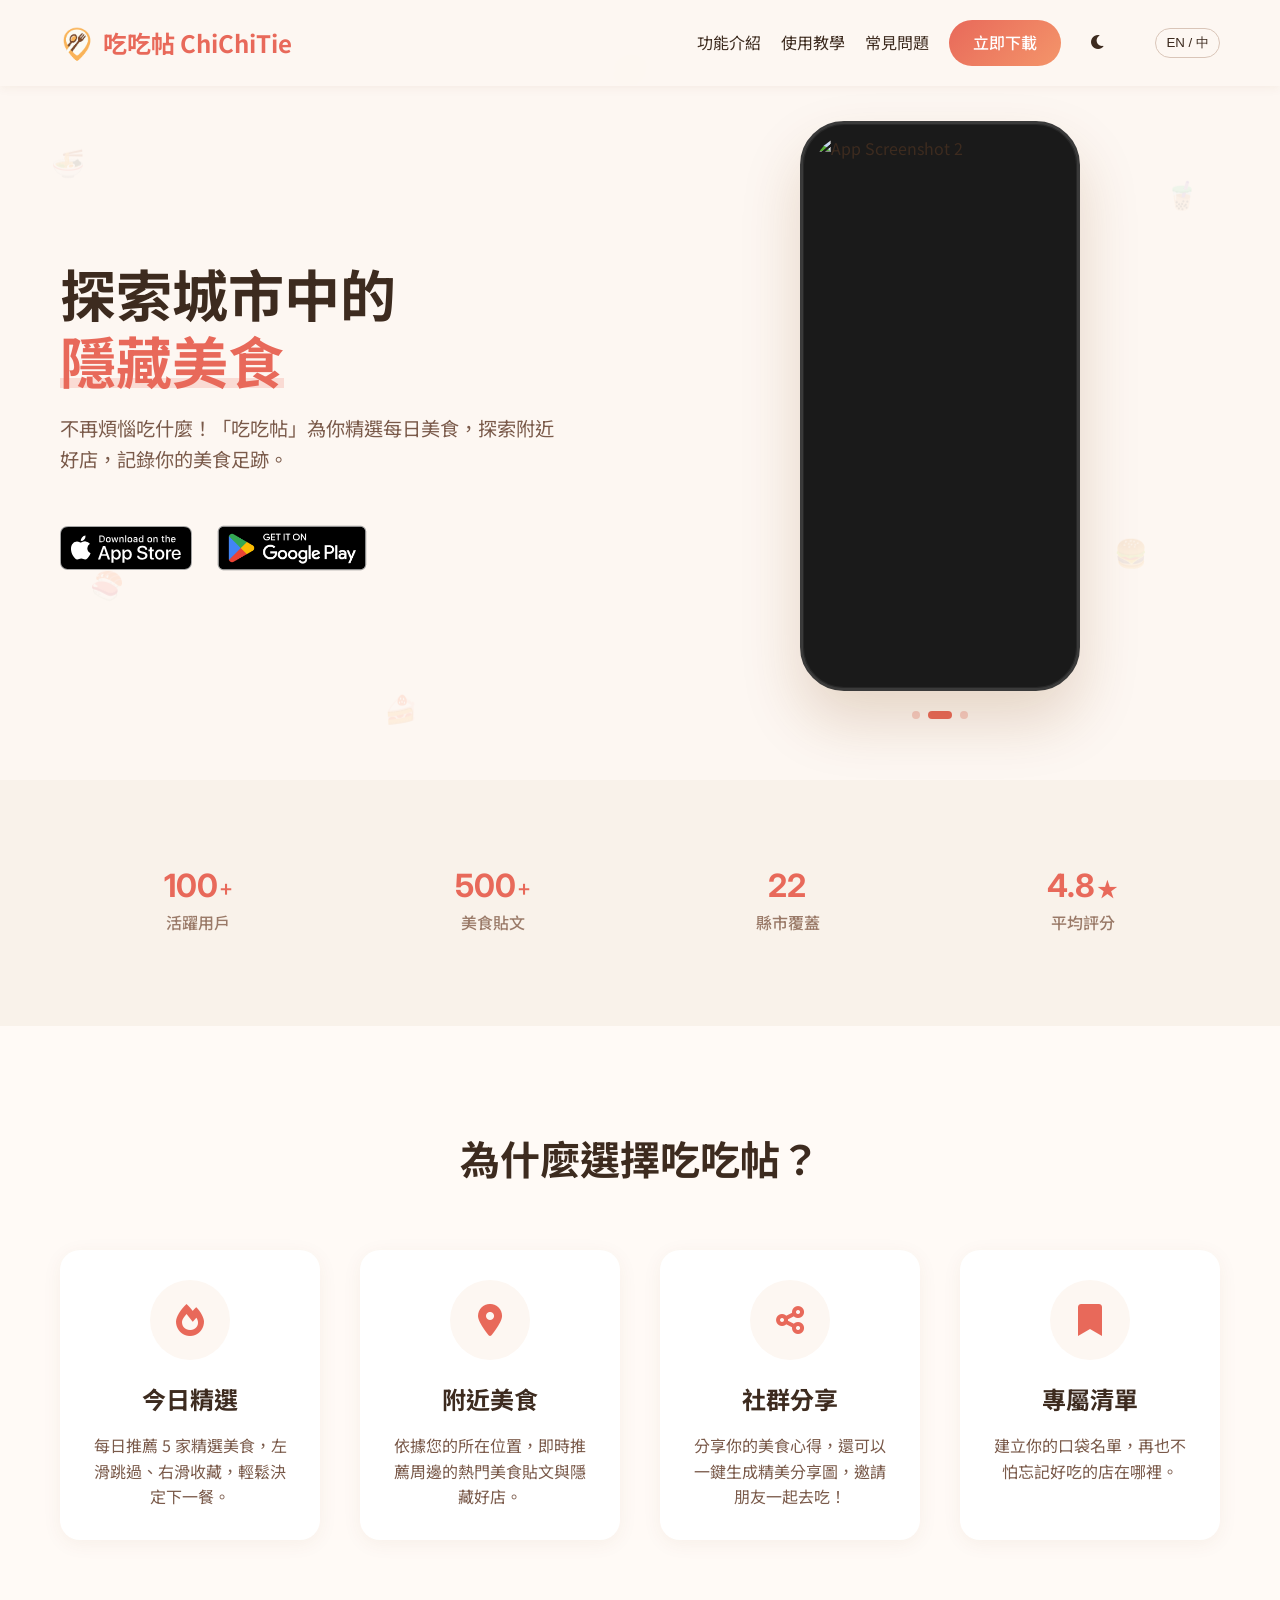
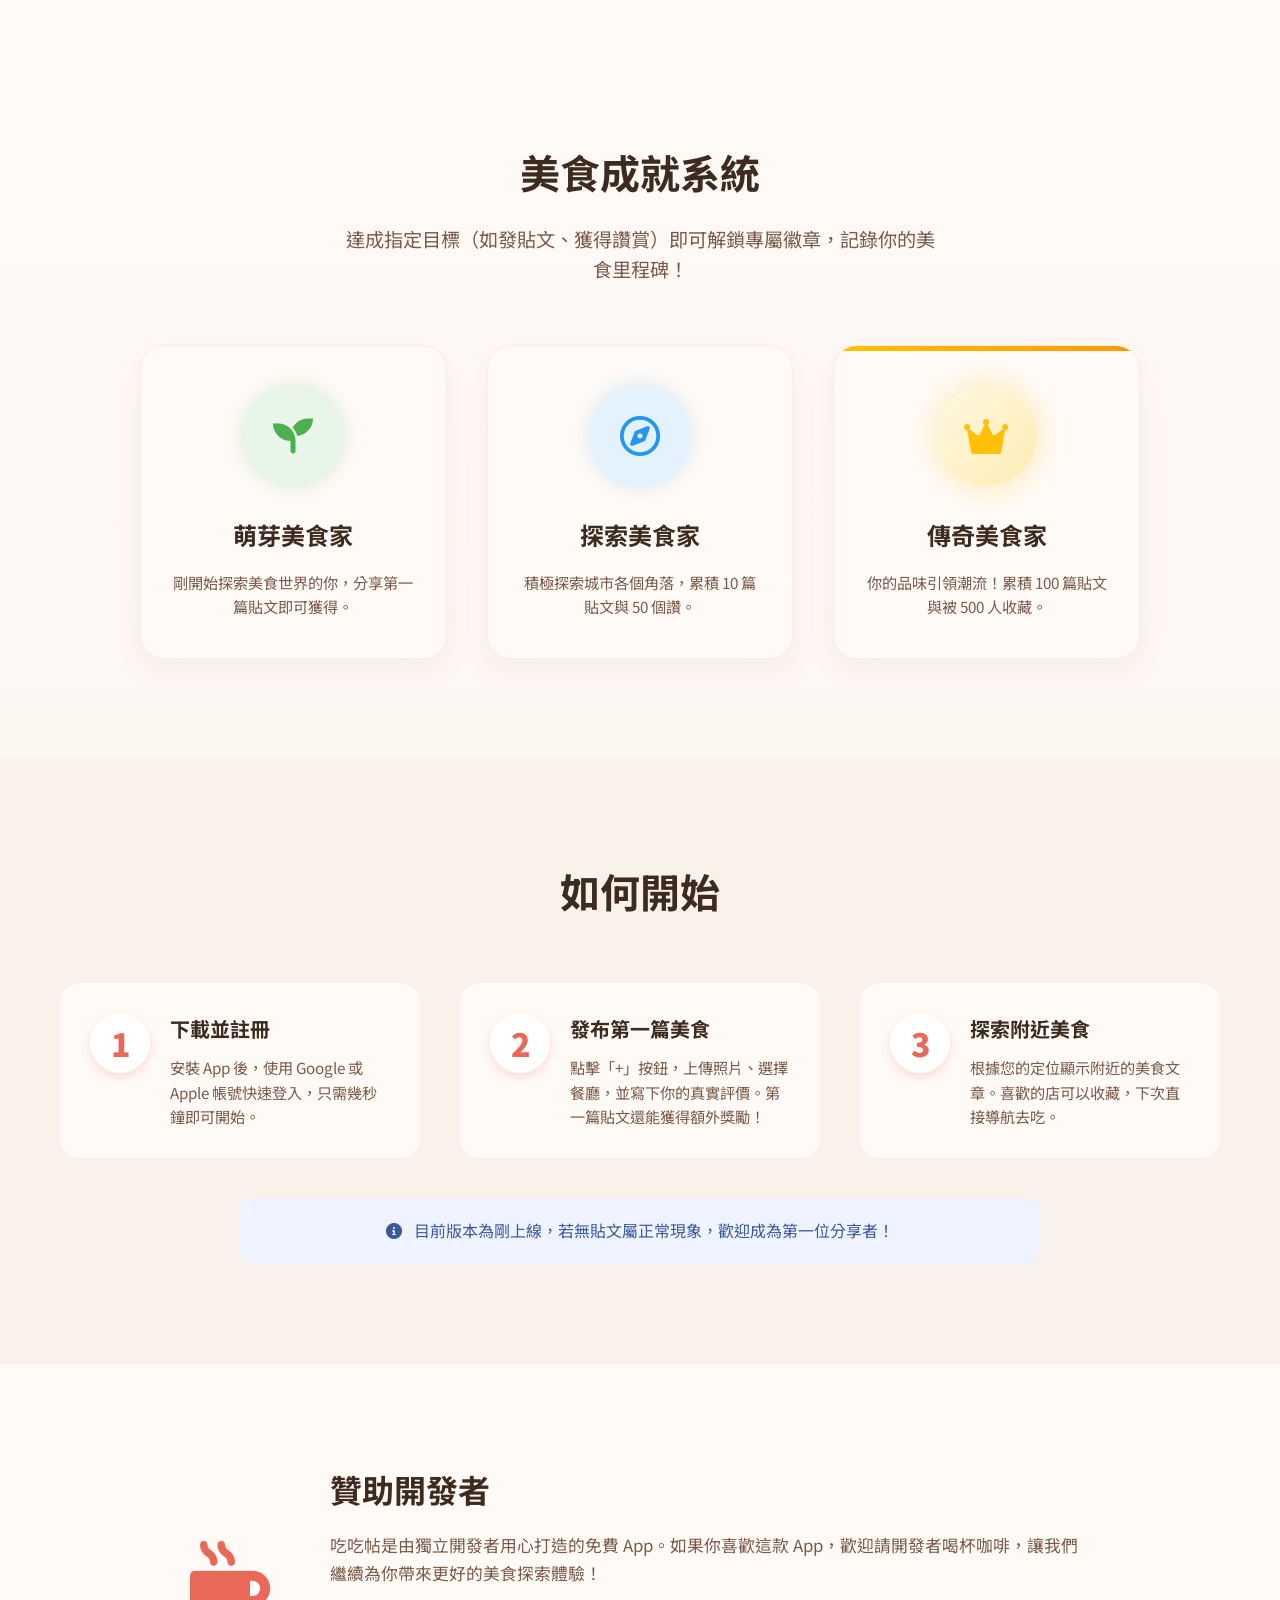
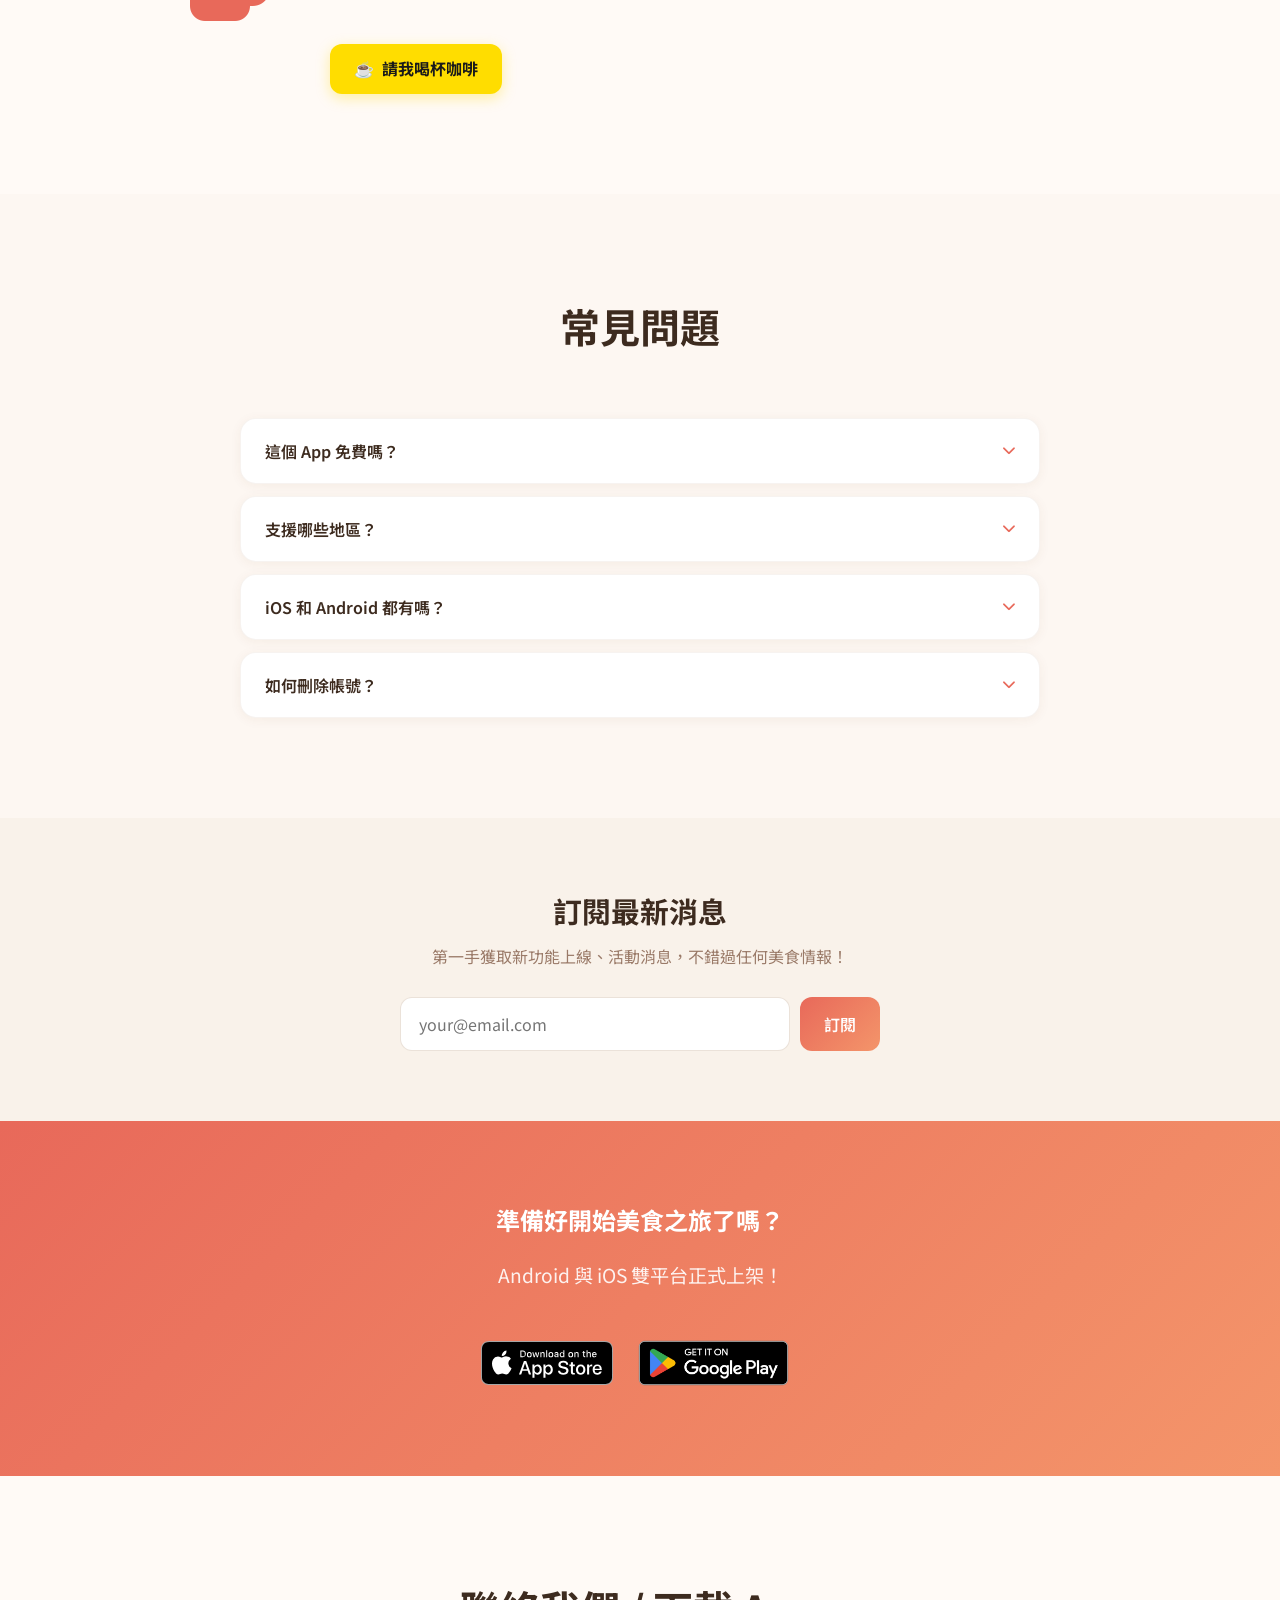
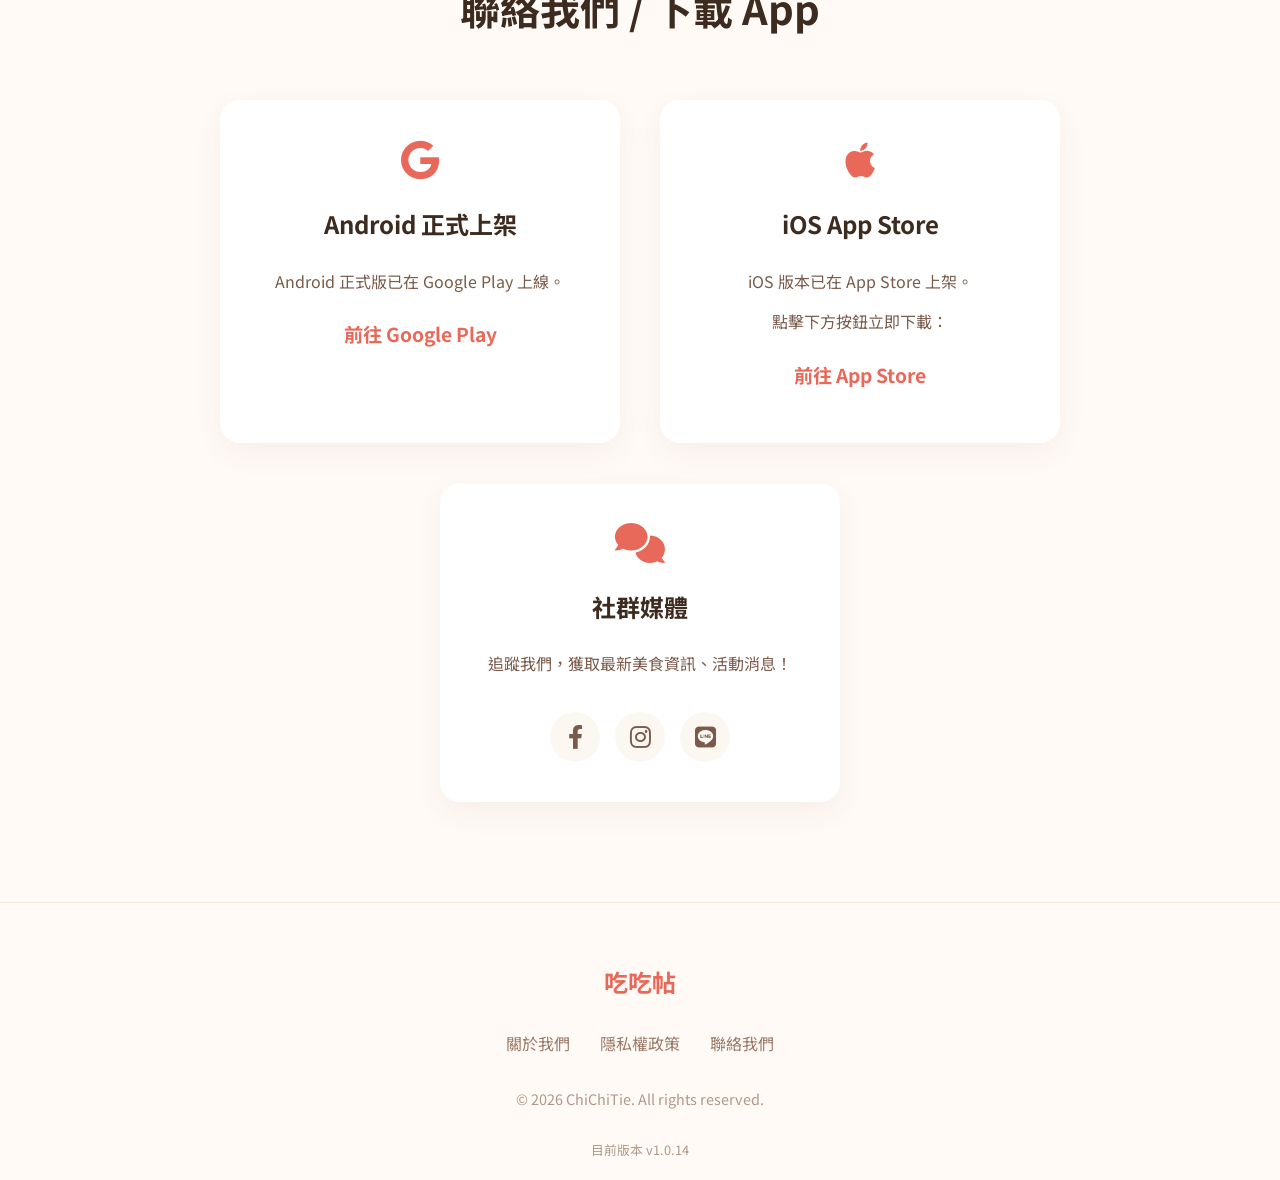
==== commit 6c2ff1ae: "Remove AdSense code from site 移除官網 AdSense (adsbygoogle.js) 載入碼，AdSense 不適合 B2B 形象站 且被判缺乏價值的內容；改採其他變" ====
--- a/eaten/index.html
+++ b/eaten/index.html
@@ -11,8 +11,6 @@
         href="https://fonts.googleapis.com/css2?family=Noto+Sans+TC:wght@400;500;700&family=Inter:wght@400;500;700;900&display=swap"
         rel="stylesheet">
     <link rel="stylesheet" href="https://cdnjs.cloudflare.com/ajax/libs/font-awesome/6.0.0/css/all.min.css">
-    <script async src="https://pagead2.googlesyndication.com/pagead/js/adsbygoogle.js?client=ca-pub-6006600875700960"
-        crossorigin="anonymous"></script>
 
     <!-- SEO Meta Tags -->
     <meta name="description" content="不再煩惱吃什麼！「吃吃帖」為你精選每日美食，探索附近好店，記錄你的美食足跡。立即下載 iOS 與 Android App。">
--- a/eaten/styles.css
+++ b/eaten/styles.css
@@ -0,0 +1,1314 @@
+:root {
+    --primary-color: #E8695A;
+    --secondary-color: #F4956A;
+    --text-color: #3D2B1F;
+    --light-bg: #FDF7F2;
+    --card-bg: #FFFAF6;
+    --section-alt: #F9F2EA;
+    --white: #fff;
+    --gradient: linear-gradient(135deg, #E8695A 0%, #F4956A 100%);
+    --shadow: 0 4px 6px rgba(120, 60, 0, 0.08);
+}
+
+* {
+    margin: 0;
+    padding: 0;
+    box-sizing: border-box;
+}
+
+body {
+    font-family: 'Noto Sans TC', sans-serif;
+    line-height: 1.6;
+    color: var(--text-color);
+    background-color: var(--white);
+}
+
+.container {
+    max-width: 1200px;
+    margin: 0 auto;
+    padding: 0 20px;
+}
+
+h1,
+h2,
+h3 {
+    font-weight: 700;
+}
+
+a {
+    text-decoration: none;
+    color: inherit;
+}
+
+/* ── Scroll Animation ─────────────────────────────────── */
+[data-animate] {
+    opacity: 0;
+    transform: translateY(28px);
+    transition: opacity 0.6s ease, transform 0.6s ease;
+}
+
+[data-animate].is-visible {
+    opacity: 1;
+    transform: translateY(0);
+}
+
+/* ── Header ───────────────────────────────────────────── */
+header {
+    padding: 20px 0;
+    position: fixed;
+    width: 100%;
+    top: 0;
+    background: rgba(253, 247, 242, 0.95);
+    backdrop-filter: blur(10px);
+    z-index: 1000;
+    box-shadow: 0 2px 10px rgba(120, 60, 0, 0.06);
+}
+
+nav {
+    display: flex;
+    justify-content: space-between;
+    align-items: center;
+}
+
+.logo {
+    font-size: 1.5rem;
+    font-weight: 700;
+    color: var(--primary-color);
+    display: flex;
+    align-items: center;
+    gap: 10px;
+}
+
+.logo img {
+    height: 40px;
+    width: auto;
+}
+
+.nav-links {
+    display: flex;
+    align-items: center;
+    gap: 20px;
+}
+
+.nav-mobile-lang {
+    display: none;
+}
+
+.btn-primary {
+    background: var(--gradient);
+    color: var(--white);
+    padding: 10px 24px;
+    border-radius: 50px;
+    font-weight: 500;
+    transition: transform 0.2s;
+}
+
+.btn-primary:hover {
+    transform: translateY(-2px);
+    box-shadow: 0 4px 15px rgba(232, 105, 90, 0.3);
+}
+
+/* ── Hero Section ─────────────────────────────────────── */
+.hero {
+    padding-top: 120px;
+    padding-bottom: 60px;
+    background: var(--light-bg);
+    overflow: hidden;
+}
+
+.hero-content {
+    display: flex;
+    align-items: center;
+    justify-content: space-between;
+    gap: 40px;
+}
+
+.hero-text {
+    flex: 1;
+}
+
+.hero-text h1 {
+    font-size: 3.5rem;
+    line-height: 1.2;
+    margin-bottom: 20px;
+}
+
+.highlight {
+    color: var(--primary-color);
+    position: relative;
+    display: inline-block;
+}
+
+.highlight::after {
+    content: '';
+    position: absolute;
+    bottom: 5px;
+    left: 0;
+    width: 100%;
+    height: 10px;
+    background: rgba(232, 105, 90, 0.2);
+    z-index: -1;
+}
+
+.hero-text p {
+    font-size: 1.2rem;
+    color: #7a5a4a;
+    margin-bottom: 40px;
+    max-width: 500px;
+}
+
+.cta-buttons {
+    display: flex;
+    gap: 15px;
+}
+
+.badge-link {
+    display: inline-flex;
+    align-items: center;
+    transition: opacity 0.2s;
+}
+
+.badge-link:hover {
+    opacity: 0.82;
+}
+
+.store-badge {
+    height: 44px;
+    width: auto;
+    display: block;
+}
+
+.store-badge.googleplay {
+    height: 66px;
+}
+
+/* ── Phone Carousel (Hero) ────────────────────────────── */
+.hero-image {
+    flex: 1;
+    display: flex;
+    justify-content: center;
+    align-items: center;
+    position: relative;
+    min-height: 600px;
+}
+
+.phone-carousel {
+    display: flex;
+    flex-direction: column;
+    align-items: center;
+    gap: 20px;
+}
+
+.phone-carousel .phone-frame {
+    width: 280px;
+    height: 570px;
+    background: #1a1a1a;
+    border-radius: 44px;
+    padding: 12px;
+    box-shadow: 0 30px 60px rgba(120, 60, 0, 0.18),
+                inset 0 0 0 1px rgba(255, 255, 255, 0.06);
+    border: 3px solid #3a3a3a;
+    overflow: hidden;
+    position: relative;
+}
+
+.carousel-track {
+    position: relative;
+    width: 100%;
+    height: 100%;
+}
+
+.carousel-slide {
+    position: absolute;
+    top: 0;
+    left: 0;
+    width: 100%;
+    height: 100%;
+    object-fit: cover;
+    display: block;
+    border-radius: 32px;
+    opacity: 0;
+    transition: opacity 0.5s ease;
+    pointer-events: none;
+}
+
+.carousel-slide.active {
+    opacity: 1;
+    pointer-events: auto;
+}
+
+.carousel-dots {
+    display: flex;
+    gap: 8px;
+    align-items: center;
+}
+
+.dot {
+    width: 8px;
+    height: 8px;
+    border-radius: 4px;
+    background: rgba(232, 105, 90, 0.3);
+    cursor: pointer;
+    transition: width 0.3s ease, background 0.3s ease;
+}
+
+.dot.active {
+    width: 24px;
+    background: var(--primary-color);
+}
+
+/* ── Stats Section ────────────────────────────────────── */
+.stats-section {
+    padding: 60px 0;
+    background: var(--section-alt);
+}
+
+.stats-grid {
+    display: grid;
+    grid-template-columns: repeat(auto-fit, minmax(180px, 1fr));
+    gap: 20px;
+    text-align: center;
+}
+
+.stat-item {
+    padding: 30px 20px;
+}
+
+.stat-value {
+    display: flex;
+    align-items: baseline;
+    justify-content: center;
+    gap: 2px;
+    margin-bottom: 8px;
+}
+
+.stat-number {
+    font-size: 2rem;
+    font-weight: 700;
+    color: var(--primary-color);
+    line-height: 1;
+    font-family: 'Inter', sans-serif;
+}
+
+.stat-suffix {
+    font-size: 1.3rem;
+    font-weight: 600;
+    color: var(--primary-color);
+    line-height: 1;
+}
+
+.stat-label {
+    color: #9a7a68;
+    font-size: 1rem;
+    font-weight: 500;
+}
+
+/* ── Features Section ─────────────────────────────────── */
+.features {
+    padding: 100px 0;
+    background: var(--card-bg);
+}
+
+.features h2 {
+    text-align: center;
+    font-size: 2.5rem;
+    margin-bottom: 60px;
+}
+
+.features-grid {
+    display: grid;
+    grid-template-columns: repeat(auto-fit, minmax(250px, 1fr));
+    gap: 40px;
+}
+
+.feature-card {
+    text-align: center;
+    padding: 30px;
+    border-radius: 20px;
+    background: var(--white);
+    box-shadow: 0 4px 20px rgba(120, 60, 0, 0.06);
+    transition: transform 0.3s;
+}
+
+.feature-card:hover {
+    transform: translateY(-10px);
+}
+
+.icon-box {
+    width: 80px;
+    height: 80px;
+    background: var(--light-bg);
+    border-radius: 50%;
+    display: flex;
+    align-items: center;
+    justify-content: center;
+    margin: 0 auto 20px;
+    font-size: 32px;
+    color: var(--primary-color);
+}
+
+.feature-card h3 {
+    margin-bottom: 15px;
+    font-size: 1.5rem;
+}
+
+.feature-card p {
+    color: #7a5a4a;
+}
+
+/* ── Guide Section ────────────────────────────────────── */
+.guide-section {
+    padding: 100px 0;
+    background: var(--section-alt);
+}
+
+.guide-section h2 {
+    text-align: center;
+    font-size: 2.5rem;
+    margin-bottom: 60px;
+}
+
+.guide-steps {
+    display: grid;
+    grid-template-columns: repeat(auto-fit, minmax(300px, 1fr));
+    gap: 40px;
+    margin-bottom: 40px;
+}
+
+.step-card {
+    display: flex;
+    gap: 20px;
+    padding: 30px;
+    background: var(--card-bg);
+    border-radius: 20px;
+    align-items: flex-start;
+    transition: transform 0.3s;
+}
+
+.step-card:hover {
+    transform: translateY(-5px);
+    box-shadow: var(--shadow);
+}
+
+.step-number {
+    font-size: 2rem;
+    font-weight: 900;
+    color: var(--primary-color);
+    background: var(--white);
+    width: 60px;
+    height: 60px;
+    border-radius: 50%;
+    display: flex;
+    align-items: center;
+    justify-content: center;
+    flex-shrink: 0;
+    box-shadow: 0 4px 10px rgba(232, 105, 90, 0.2);
+}
+
+.step-content h3 {
+    margin-bottom: 10px;
+    font-size: 1.25rem;
+}
+
+.step-content p {
+    color: #7a5a4a;
+    font-size: 0.95rem;
+}
+
+.guide-note {
+    text-align: center;
+    padding: 20px;
+    background: #eef3ff;
+    border-radius: 12px;
+    color: #3a5a9a;
+    max-width: 800px;
+    margin: 0 auto;
+    font-size: 1rem;
+}
+
+.guide-note i {
+    margin-right: 8px;
+}
+
+/* ── Download Section ─────────────────────────────────── */
+.download-section {
+    background: var(--gradient);
+    color: white;
+    padding: 80px 0;
+    text-align: center;
+}
+
+.download-section h2 {
+    margin-bottom: 20px;
+}
+
+.download-section p {
+    margin-bottom: 40px;
+    font-size: 1.2rem;
+    opacity: 0.9;
+}
+
+
+.centered {
+    justify-content: center;
+}
+
+/* ── Contact Section ──────────────────────────────────── */
+.contact-section {
+    padding: 100px 0;
+    background: var(--card-bg);
+}
+
+.contact-section h2 {
+    text-align: center;
+    font-size: 2.5rem;
+    margin-bottom: 60px;
+}
+
+.contact-content {
+    display: flex;
+    justify-content: center;
+    gap: 40px;
+    flex-wrap: wrap;
+}
+
+.contact-card {
+    background: var(--white);
+    padding: 40px;
+    border-radius: 20px;
+    text-align: center;
+    width: 100%;
+    max-width: 400px;
+    box-shadow: 0 10px 30px rgba(120, 60, 0, 0.06);
+    display: flex;
+    flex-direction: column;
+    align-items: center;
+    gap: 15px;
+}
+
+.contact-card>i {
+    font-size: 40px;
+    color: var(--primary-color);
+    margin-bottom: 10px;
+}
+
+.contact-card h3 {
+    font-size: 1.5rem;
+    margin-bottom: 10px;
+}
+
+.contact-card p {
+    color: #7a5a4a;
+}
+
+.email-link {
+    display: inline-block;
+    color: var(--primary-color);
+    font-weight: bold;
+    font-size: 1.2rem;
+    margin: 10px 0;
+    border-bottom: 2px solid transparent;
+    transition: border-color 0.2s;
+}
+
+.email-link:hover {
+    border-bottom-color: var(--primary-color);
+}
+
+.note {
+    font-size: 0.9rem;
+    color: #999 !important;
+    margin-top: 10px;
+}
+
+/* ── Footer ───────────────────────────────────────────── */
+footer {
+    padding: 60px 0 20px;
+    background: var(--card-bg);
+    border-top: 1px solid rgba(120, 60, 0, 0.1);
+}
+
+.footer-content {
+    display: flex;
+    flex-direction: column;
+    align-items: center;
+    gap: 30px;
+}
+
+.footer-logo {
+    font-weight: bold;
+    font-size: 1.5rem;
+    color: var(--primary-color);
+}
+
+.footer-links {
+    display: flex;
+    gap: 30px;
+}
+
+.footer-links a {
+    color: #9a7a68;
+}
+
+.footer-links a:hover {
+    color: var(--primary-color);
+}
+
+.copyright {
+    color: #b09888;
+    font-size: 0.9rem;
+}
+
+/* ── Social Media Buttons ─────────────────────────────── */
+.social-icons {
+    display: flex;
+    gap: 15px;
+    margin-top: 20px;
+}
+
+.social-btn {
+    width: 50px;
+    height: 50px;
+    border-radius: 50%;
+    background: var(--light-bg);
+    display: flex;
+    align-items: center;
+    justify-content: center;
+    font-size: 24px;
+    color: #7a5a4a;
+    transition: all 0.3s ease;
+}
+
+.social-btn:hover {
+    transform: translateY(-3px);
+    color: white;
+}
+
+.social-btn.fb:hover {
+    background: #1877F2;
+    box-shadow: 0 4px 10px rgba(24, 119, 242, 0.4);
+}
+
+.social-btn.ig:hover {
+    background: radial-gradient(circle at 30% 107%, #fdf497 0%, #fdf497 5%, #fd5949 45%, #d6249f 60%, #285AEB 90%);
+    box-shadow: 0 4px 10px rgba(228, 64, 95, 0.4);
+}
+
+.social-btn.line:hover {
+    background: #06C755;
+    box-shadow: 0 4px 10px rgba(6, 199, 85, 0.4);
+}
+
+/* ── Badges Section ───────────────────────────────────── */
+.badges-section {
+    padding: 100px 0;
+    background: linear-gradient(to bottom, var(--card-bg) 0%, var(--light-bg) 100%);
+}
+
+.badges-section h2 {
+    text-align: center;
+    font-size: 2.5rem;
+    margin-bottom: 20px;
+}
+
+.section-subtitle {
+    text-align: center;
+    color: #7a5a4a;
+    margin-bottom: 60px;
+    font-size: 1.2rem;
+    max-width: 600px;
+    margin-left: auto;
+    margin-right: auto;
+}
+
+.badges-grid {
+    display: grid;
+    grid-template-columns: repeat(auto-fit, minmax(280px, 1fr));
+    gap: 40px;
+    max-width: 1000px;
+    margin: 0 auto;
+}
+
+.badge-card {
+    background: var(--card-bg);
+    border-radius: 24px;
+    padding: 40px 30px;
+    text-align: center;
+    box-shadow: 0 10px 30px rgba(120, 60, 0, 0.06);
+    transition: transform 0.3s, box-shadow 0.3s;
+    border: 1px solid rgba(120, 60, 0, 0.06);
+    position: relative;
+    overflow: hidden;
+}
+
+.badge-card:hover {
+    transform: translateY(-10px);
+    box-shadow: 0 20px 40px rgba(120, 60, 0, 0.1);
+}
+
+.badge-icon {
+    width: 100px;
+    height: 100px;
+    margin: 0 auto 30px;
+    display: flex;
+    align-items: center;
+    justify-content: center;
+    border-radius: 50%;
+    font-size: 40px;
+    position: relative;
+    border: none;
+}
+
+.badge-card.seed .badge-icon {
+    background: #E8F5E9;
+    color: #4CAF50;
+    box-shadow: 0 0 20px rgba(76, 175, 80, 0.2);
+}
+
+.badge-card.explorer .badge-icon {
+    background: #E3F2FD;
+    color: #2196F3;
+    box-shadow: 0 0 20px rgba(33, 150, 243, 0.2);
+}
+
+.badge-card.legendary .badge-icon {
+    background: linear-gradient(135deg, #FFF8E1 0%, #FFECB3 100%);
+    color: #FFC107;
+    box-shadow: 0 0 30px rgba(255, 193, 7, 0.3);
+}
+
+.badge-card.legendary::before {
+    content: '';
+    position: absolute;
+    top: 0;
+    left: 0;
+    width: 100%;
+    height: 5px;
+    background: linear-gradient(90deg, #FFC107, #FF9800);
+}
+
+.badge-card h3 {
+    margin-bottom: 15px;
+    font-size: 1.5rem;
+}
+
+.badge-card p {
+    color: #7a5a4a;
+    font-size: 0.95rem;
+    line-height: 1.6;
+}
+
+@keyframes shimmer {
+    0% { transform: translateX(-100%); }
+    100% { transform: translateX(100%); }
+}
+
+.badge-card.legendary:hover .badge-icon::after {
+    content: '';
+    position: absolute;
+    top: 0;
+    left: 0;
+    width: 100%;
+    height: 100%;
+    background: linear-gradient(to right, rgba(255,255,255,0) 0%, rgba(255,255,255,0.4) 50%, rgba(255,255,255,0) 100%);
+    border-radius: 50%;
+    animation: shimmer 1.5s infinite;
+}
+
+/* ── Responsive: Tablet ───────────────────────────────── */
+@media (max-width: 1024px) {
+    .hero-content {
+        gap: 20px;
+    }
+
+    .hero-text h1 {
+        font-size: 3rem;
+    }
+
+    .phone-carousel .phone-frame {
+        width: 240px;
+        height: 500px;
+    }
+}
+
+/* ── Responsive: Mobile ───────────────────────────────── */
+@media (max-width: 768px) {
+    header {
+        padding: 15px 0;
+    }
+
+    .nav-links {
+        display: none;
+    }
+
+    nav {
+        justify-content: space-between;
+    }
+
+    .nav-mobile-lang {
+        display: block;
+    }
+
+    .lang-switch.mobile-only {
+        padding: 6px 12px;
+        font-size: 0.9rem;
+        margin-left: 0;
+    }
+
+    .hero {
+        padding-top: 100px;
+        text-align: center;
+        height: auto;
+        overflow: visible;
+    }
+
+    .hero-content {
+        flex-direction: column;
+        text-align: center;
+        gap: 40px;
+    }
+
+    .hero-text h1 {
+        font-size: 2.5rem;
+    }
+
+    .hero-text p {
+        margin: 0 auto 30px;
+    }
+
+    .cta-buttons {
+        justify-content: center;
+        flex-wrap: wrap;
+    }
+
+    .hero-image {
+        height: auto;
+        width: 100%;
+        min-height: unset;
+    }
+
+    .phone-carousel .phone-frame {
+        width: 220px;
+        height: 460px;
+    }
+
+    .stats-grid {
+        grid-template-columns: repeat(2, 1fr);
+    }
+
+    .features {
+        padding: 60px 0;
+    }
+
+    .guide-section {
+        padding: 60px 0;
+    }
+
+    .contact-section {
+        padding: 60px 0;
+    }
+
+    .footer-content {
+        gap: 20px;
+    }
+
+    .footer-links {
+        flex-direction: column;
+        gap: 15px;
+        align-items: center;
+    }
+}
+
+/* ── Responsive: Small Mobile ─────────────────────────── */
+@media (max-width: 480px) {
+    .hero-text h1 {
+        font-size: 2rem;
+    }
+
+    .phone-carousel .phone-frame {
+        width: 180px;
+        height: 380px;
+    }
+
+    .cta-buttons {
+        flex-wrap: wrap;
+        justify-content: center;
+    }
+
+    .features-grid {
+        grid-template-columns: 1fr;
+        padding: 0 20px;
+    }
+
+    .stats-grid {
+        grid-template-columns: repeat(2, 1fr);
+        gap: 10px;
+    }
+
+    .stat-number {
+        font-size: 1.6rem;
+    }
+
+    .stat-suffix {
+        font-size: 1.1rem;
+    }
+}
+
+/* ── Theme Toggle Button ──────────────────────────────── */
+.theme-toggle {
+    background: none;
+    border: none;
+    cursor: pointer;
+    font-size: 1rem;
+    color: var(--text-color);
+    padding: 6px 9px;
+    border-radius: 8px;
+    line-height: 1;
+    transition: color 0.2s, background 0.2s;
+}
+
+.theme-toggle:hover {
+    color: var(--primary-color);
+    background: var(--section-alt);
+}
+
+/* ── Dark Mode ────────────────────────────────────────── */
+[data-theme="dark"] {
+    --text-color: #F0E6DE;
+    --light-bg: #1E1714;
+    --card-bg: #2A201B;
+    --section-alt: #231A16;
+    --white: #1A1210;
+    --shadow: 0 4px 6px rgba(0, 0, 0, 0.35);
+}
+
+[data-theme="dark"] header {
+    background: rgba(26, 18, 16, 0.95);
+    box-shadow: 0 2px 10px rgba(0, 0, 0, 0.35);
+}
+
+[data-theme="dark"] .hero-text p,
+[data-theme="dark"] .feature-card p,
+[data-theme="dark"] .badge-card p,
+[data-theme="dark"] .step-content p,
+[data-theme="dark"] .contact-card p,
+[data-theme="dark"] .section-subtitle {
+    color: #C4A090;
+}
+
+[data-theme="dark"] .stat-label,
+[data-theme="dark"] .footer-links a,
+[data-theme="dark"] .copyright {
+    color: #9A7A6A;
+}
+
+[data-theme="dark"] .guide-note {
+    background: #1A2340;
+    color: #8AAEDE;
+}
+
+[data-theme="dark"] .badge-card {
+    border-color: rgba(255, 255, 255, 0.06);
+}
+
+[data-theme="dark"] footer {
+    border-top-color: rgba(255, 255, 255, 0.07);
+}
+
+
+/* ── Hamburger & Mobile Nav ───────────────────────────── */
+.hamburger {
+    display: none;
+    background: none;
+    border: none;
+    font-size: 1.3rem;
+    color: var(--text-color);
+    cursor: pointer;
+    padding: 6px 8px;
+    border-radius: 8px;
+    line-height: 1;
+    transition: color 0.2s;
+}
+
+.hamburger:hover {
+    color: var(--primary-color);
+}
+
+.mobile-nav {
+    display: none;
+    position: absolute;
+    top: 100%;
+    left: 0;
+    width: 100%;
+    background: var(--card-bg);
+    box-shadow: 0 8px 24px rgba(120, 60, 0, 0.1);
+    border-top: 1px solid rgba(120, 60, 0, 0.06);
+    max-height: 0;
+    overflow: hidden;
+    opacity: 0;
+    transition: max-height 0.35s ease, opacity 0.3s ease;
+}
+
+.mobile-nav.open {
+    max-height: 360px;
+    opacity: 1;
+}
+
+.mobile-nav > .container {
+    display: flex;
+    flex-direction: column;
+    padding: 16px 20px 20px;
+    gap: 6px;
+}
+
+.mobile-nav-link {
+    display: block;
+    font-size: 1rem;
+    font-weight: 500;
+    color: var(--text-color);
+    padding: 12px 16px;
+    border-radius: 12px;
+    transition: background 0.2s, color 0.2s;
+}
+
+.mobile-nav-link:hover {
+    background: var(--light-bg);
+    color: var(--primary-color);
+}
+
+.mobile-nav-link.mobile-cta {
+    background: var(--gradient);
+    color: #fff;
+    text-align: center;
+    margin-top: 6px;
+    font-weight: 600;
+}
+
+.mobile-nav-link.mobile-cta:hover {
+    opacity: 0.9;
+    color: #fff;
+}
+
+@media (max-width: 768px) {
+    .hamburger {
+        display: block;
+    }
+
+    .mobile-nav {
+        display: block;
+    }
+
+    .nav-mobile-lang {
+        display: flex;
+        align-items: center;
+        gap: 4px;
+    }
+}
+
+/* ── FAQ Section ──────────────────────────────────────── */
+.faq-section {
+    padding: 100px 0;
+    background: var(--light-bg);
+}
+
+.faq-section h2 {
+    text-align: center;
+    font-size: 2.5rem;
+    margin-bottom: 60px;
+}
+
+.faq-list {
+    max-width: 800px;
+    margin: 0 auto;
+    display: flex;
+    flex-direction: column;
+    gap: 12px;
+}
+
+.faq-item {
+    background: var(--white);
+    border-radius: 16px;
+    overflow: hidden;
+    box-shadow: 0 2px 12px rgba(120, 60, 0, 0.06);
+    border: 1px solid rgba(120, 60, 0, 0.06);
+}
+
+.faq-question {
+    width: 100%;
+    background: none;
+    border: none;
+    padding: 20px 24px;
+    display: flex;
+    justify-content: space-between;
+    align-items: center;
+    cursor: pointer;
+    font-size: 1rem;
+    font-weight: 600;
+    color: var(--text-color);
+    text-align: left;
+    gap: 16px;
+    font-family: inherit;
+    transition: background 0.2s;
+}
+
+.faq-question:hover {
+    background: var(--light-bg);
+}
+
+.faq-chevron {
+    flex-shrink: 0;
+    color: var(--primary-color);
+    font-size: 0.85rem;
+    transition: transform 0.3s ease;
+}
+
+.faq-item.open .faq-chevron {
+    transform: rotate(180deg);
+}
+
+.faq-answer {
+    max-height: 0;
+    overflow: hidden;
+    transition: max-height 0.35s ease;
+    padding: 0 24px;
+}
+
+.faq-item.open .faq-answer {
+    max-height: 200px;
+    padding: 0 24px 20px;
+}
+
+.faq-answer p {
+    color: #7a5a4a;
+    line-height: 1.7;
+    font-size: 0.95rem;
+    border-top: 1px solid rgba(120, 60, 0, 0.08);
+    padding-top: 16px;
+}
+
+[data-theme="dark"] .faq-answer p {
+    color: #C4A090;
+    border-top-color: rgba(255, 255, 255, 0.07);
+}
+
+@media (max-width: 768px) {
+    .faq-section {
+        padding: 60px 0;
+    }
+}
+
+/* ── Floating Food Icons (Hero) ───────────────────────── */
+.hero {
+    position: relative;
+}
+
+.hero-content {
+    position: relative;
+    z-index: 1;
+}
+
+.food-floats {
+    position: absolute;
+    inset: 0;
+    pointer-events: none;
+    overflow: hidden;
+    z-index: 0;
+}
+
+.ff {
+    position: absolute;
+    font-size: 1.7rem;
+    opacity: 0.1;
+    user-select: none;
+    animation: ffBob var(--t, 5s) ease-in-out var(--d, 0s) infinite;
+}
+
+@keyframes ffBob {
+    0%, 100% { transform: translateY(0) rotate(-6deg); }
+    50%       { transform: translateY(-18px) rotate(6deg); }
+}
+
+/* ── Tipping Section ──────────────────────────────────── */
+.tipping-section {
+    padding: 100px 0;
+    background: var(--card-bg);
+}
+
+.tipping-inner {
+    display: flex;
+    align-items: center;
+    gap: 60px;
+    max-width: 900px;
+    margin: 0 auto;
+}
+
+.tipping-icon-wrap {
+    font-size: 5rem;
+    color: var(--primary-color);
+    flex-shrink: 0;
+    line-height: 1;
+    opacity: 0.85;
+}
+
+.tipping-text h2 {
+    font-size: 2rem;
+    margin-bottom: 16px;
+}
+
+.tipping-text > p {
+    color: #7a5a4a;
+    font-size: 1.05rem;
+    line-height: 1.7;
+    margin-bottom: 28px;
+}
+
+.tipping-steps {
+    display: flex;
+    align-items: center;
+    gap: 12px;
+    flex-wrap: wrap;
+}
+
+.tipping-step {
+    display: flex;
+    flex-direction: column;
+    align-items: center;
+    gap: 8px;
+    background: var(--light-bg);
+    border-radius: 14px;
+    padding: 14px 22px;
+    font-weight: 600;
+    font-size: 0.9rem;
+    color: var(--text-color);
+}
+
+.tipping-step i {
+    font-size: 1.4rem;
+    color: var(--primary-color);
+}
+
+.tipping-arrow {
+    color: var(--primary-color);
+    opacity: 0.35;
+    font-size: 0.9rem;
+}
+
+.bmc-btn {
+    display: inline-flex;
+    align-items: center;
+    gap: 8px;
+    margin-top: 28px;
+    padding: 12px 24px;
+    background: #FFDD00;
+    color: #1a1a1a;
+    border-radius: 12px;
+    font-weight: 700;
+    font-size: 1rem;
+    transition: transform 0.2s, box-shadow 0.2s;
+    box-shadow: 0 4px 14px rgba(255, 221, 0, 0.35);
+}
+
+.bmc-btn:hover {
+    transform: translateY(-2px);
+    box-shadow: 0 6px 20px rgba(255, 221, 0, 0.5);
+}
+
+[data-theme="dark"] .tipping-text > p {
+    color: #C4A090;
+}
+
+@media (max-width: 768px) {
+    .tipping-section { padding: 60px 0; }
+    .tipping-inner { flex-direction: column; text-align: center; gap: 30px; }
+    .tipping-steps { justify-content: center; }
+    .tipping-arrow { display: none; }
+}
+
+/* ── Newsletter Section ───────────────────────────────── */
+.newsletter-section {
+    padding: 70px 0;
+    background: var(--section-alt);
+}
+
+.newsletter-inner {
+    max-width: 680px;
+    margin: 0 auto;
+    text-align: center;
+}
+
+.newsletter-inner h3 {
+    font-size: 1.8rem;
+    font-weight: 700;
+    margin-bottom: 10px;
+}
+
+.newsletter-inner > p {
+    color: #9a7a68;
+    margin-bottom: 28px;
+    font-size: 1rem;
+}
+
+.newsletter-form {
+    display: flex;
+    gap: 10px;
+    max-width: 480px;
+    margin: 0 auto;
+}
+
+.newsletter-input {
+    flex: 1;
+    padding: 14px 18px;
+    border-radius: 12px;
+    border: 1.5px solid rgba(120, 60, 0, 0.15);
+    font-size: 1rem;
+    font-family: inherit;
+    background: var(--white);
+    color: var(--text-color);
+    outline: none;
+    transition: border-color 0.2s, box-shadow 0.2s;
+}
+
+.newsletter-input:focus {
+    border-color: var(--primary-color);
+    box-shadow: 0 0 0 3px rgba(232, 105, 90, 0.15);
+}
+
+.newsletter-btn {
+    padding: 14px 24px;
+    background: var(--gradient);
+    color: #fff;
+    border: none;
+    border-radius: 12px;
+    font-size: 1rem;
+    font-weight: 600;
+    cursor: pointer;
+    font-family: inherit;
+    white-space: nowrap;
+    transition: opacity 0.2s, transform 0.2s;
+}
+
+.newsletter-btn:hover {
+    opacity: 0.88;
+    transform: translateY(-1px);
+}
+
+.newsletter-success {
+    margin-top: 16px;
+    color: var(--primary-color);
+    font-weight: 600;
+    font-size: 1rem;
+}
+
+@media (max-width: 480px) {
+    .newsletter-form { flex-direction: column; }
+}
+
+/* ── Footer Version ───────────────────────────────────── */
+.footer-version {
+    font-size: 0.8rem;
+    color: #b09888;
+}
+
+[data-theme="dark"] .footer-version {
+    color: #9A7A6A;
+}
